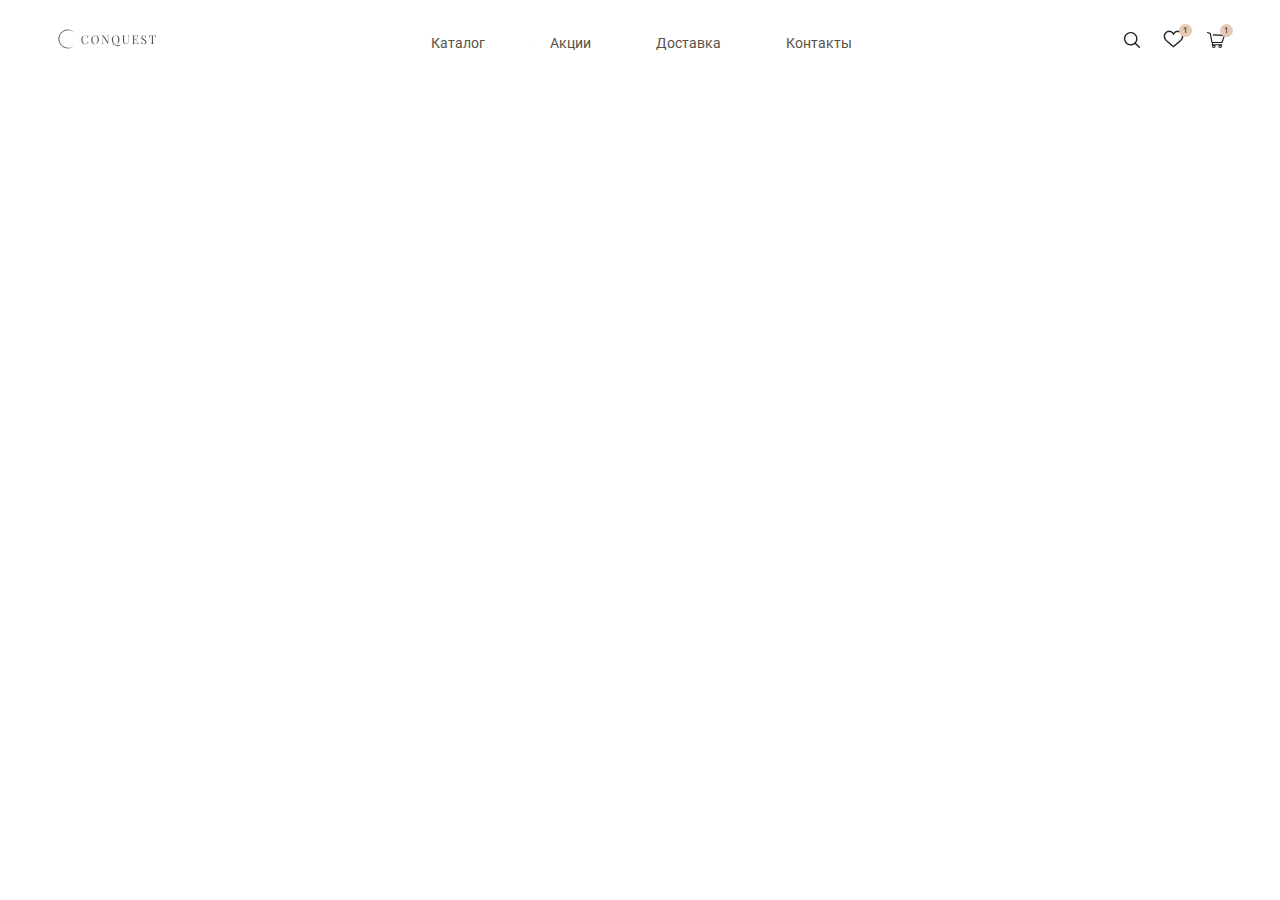
==== index.html @ e7a8b2f1 "feat: add header section" ====
<!DOCTYPE html>
<html lang="ru">
<head>
    <meta charset="UTF-8">
    <meta http-equiv="X-UA-Compatible" content="IE=edge">
    <meta name="viewport" content="width=device-width, initial-scale=1.0">
    <title>Conquest | Швейцарские часы</title>
    <link rel="preconnect" href="https://fonts.googleapis.com">
    <link rel="preconnect" href="https://fonts.gstatic.com" crossorigin>
    <link href="https://fonts.googleapis.com/css2?family=Playfair+Display:wght@400;700&family=Prata&family=Roboto:wght@300;400;500&display=swap" rel="stylesheet">
    <link rel="stylesheet" href="./css/reset.css">
    <link rel="stylesheet" href="./css/style.css">
</head>
<body>
    <header class="header">
        <div class="container">
            <div class="header__inner">
                <a href="#" class="header__logo"><img class="logo" src="./img/logo.svg" alt="logo"></a>
            <nav class="header__menu">
                <ul class="header__menu-list">
                    <li class="header__menu-item"><a href="#" class="header__menu-link">Каталог</a></li>
                    <li class="header__menu-item"><a href="#" class="header__menu-link">Акции</a></li>
                    <li class="header__menu-item"><a href="#" class="header__menu-link">Доставка</a></li>
                    <li class="header__menu-item"><a href="#" class="header__menu-link">Контакты</a></li>
                </ul>
            </nav>
            <div class="header__btn-box">
                <a href="#" class="header__btn-item">
                    <img class="header__btn-item-img" src="./img/search.svg" alt="search">
                </a>
                <a href="#" class="header__btn-item favourites">
                    <img class="header__btn-item-img" src="./img/fav.svg" alt="favourites">
                </a>
                <a href="#" class="header__btn-item cart">
                    <img class="header__btn-item-img" src="./img/cart.svg" alt="cart">
                </a>
            </div>
            </div>
        </div>
    </header>

    <!-- <section class="promo">
        <div class="container">
            <h1 class="visually-hidden">Швейцарские часы в Москве</h1>
            <span class="promo__collection">Весна/Лето 2019</span>
            <h3 class="promo__title title">Коллекция</h3>
            <p class="promo__info">Швейцарские часы в наличии в Москве и с доставкой по всему миру</p>
            <a class="promo__btn" href="#">Смотреть каталог</a>
        </div>
    </section> -->
</body>
</html>
---- css/style.css ----
body {
    font-family: 'Roboto', sans-serif;
    font-weight: 400;
    font-size: 16px;
    line-height: 27px;
}

/* font-family: 'Playfair Display', serif; */
/* font-family: 'Prata', serif; */

.container {
    max-width: 1200px;
    padding: 0 15px;
    margin-left: auto;
    margin-right: auto;
}

/* HEADER */

.header__inner {
    display: flex;
    justify-content: space-between;
    align-items: center;
    min-height: 85px;
}

.header__menu-list {
    display: flex;
    justify-content: space-between;
    gap: 65px;
}

.header__menu-item {
    font-size: 14px;
    line-height: 16px;
}

.header__menu-link {
    color: #555248;
    text-decoration: none;
}

.header__btn-box {
    display: flex;
    justify-content: space-between;
    gap: 23px;
}

.favourites,
.cart {
    position: relative;
}

.favourites::before,
.cart::before {
    position: absolute;
    content: "1";
    font-size: 8px;
    line-height: 13px;
    text-align: center;
    color: #1B1A17;
    width: 13px;
    height: 13px;
    border-radius: 50%;
    background: #E6C8B4;
    top: -5px;
    right: -8px;
}
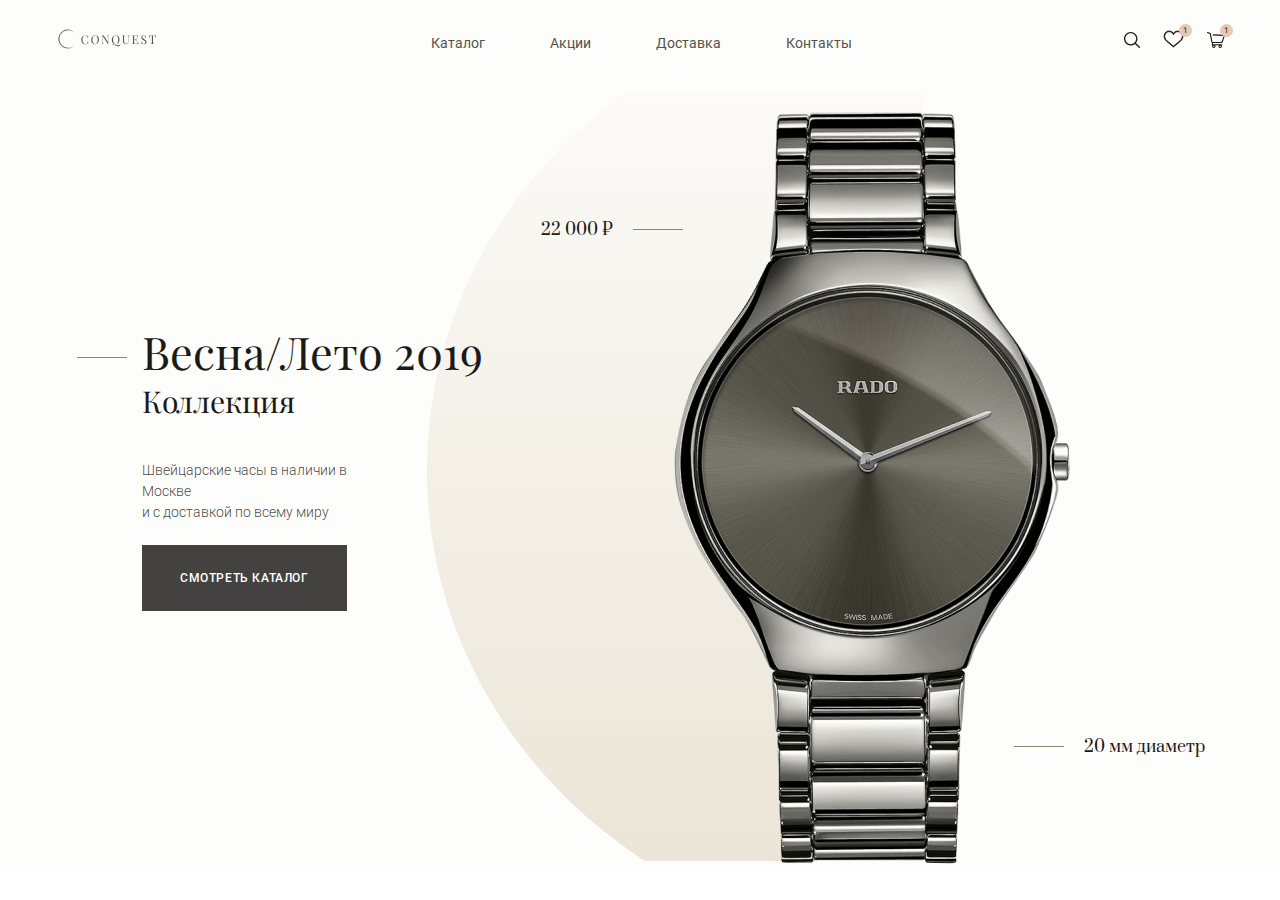
==== commit 77a4ef33: "feat: add promo section" ====
--- a/index.html
+++ b/index.html
@@ -39,14 +39,23 @@
         </div>
     </header>
 
-    <!-- <section class="promo">
+    <section class="promo">
         <div class="container">
-            <h1 class="visually-hidden">Швейцарские часы в Москве</h1>
-            <span class="promo__collection">Весна/Лето 2019</span>
-            <h3 class="promo__title title">Коллекция</h3>
-            <p class="promo__info">Швейцарские часы в наличии в Москве и с доставкой по всему миру</p>
-            <a class="promo__btn" href="#">Смотреть каталог</a>
+            <div class="promo__inner">
+                <div class="promo__info">
+                    <h1 class="visually-hidden">Швейцарские часы в Москве</h1>
+                    <span class="promo__collection">Весна/Лето 2019</span>
+                    <h3 class="promo__title title">Коллекция</h3>
+                    <p class="promo__text">Швейцарские часы в наличии в Москве<br>и с доставкой по всему миру</p>
+                    <a class="promo__btn btn" href="#">Смотреть каталог</a>
+                </div>
+                <div class="promo__item">
+                    <p class="promo__item-price">22 000 ₽</p>
+                    <img class="promo__item-img" src="./img/promo-1.png" alt="Rado">
+                    <p class="promo__item-fact">20 мм диаметр</p>
+                </div>
+            </div>
         </div>
-    </section> -->
+    </section>
 </body>
 </html>--- a/css/style.css
+++ b/css/style.css
@@ -15,7 +15,42 @@
     margin-right: auto;
 }
 
+.visually-hidden {
+    position: absolute;
+    clip: rect(1px, 1px, 1px, 1px);
+    padding: 0;
+    border: 0;
+    height: 1px;
+    width: 1px;
+    overflow: hidden;
+}
+
+.title {
+    font-family: 'Playfair Display';
+    font-style: normal;
+    font-weight: 400;
+    font-size: 30px;
+    line-height: 40px;
+    color: #1B1A17;
+    margin-bottom: 39px;
+}
+
+.btn {
+    padding: 26px 38px;
+    font-weight: 500;
+    font-size: 12px;
+    line-height: 14px;
+    letter-spacing: 0.05em;
+    text-transform: uppercase;
+    color: #FFFFFF;
+    text-decoration: none;
+}
+
 /* HEADER */
+
+.header {
+    background: #FDFDFB;
+}
 
 .header__inner {
     display: flex;
@@ -65,4 +100,116 @@
     background: #E6C8B4;
     top: -5px;
     right: -8px;
-}+}
+
+/* PROMO */
+
+.promo {
+    background: #FDFDFB;
+}
+
+.promo__inner {
+    display: flex;
+    justify-content: space-between;
+}
+
+.promo__info {
+    padding-top: 236px;
+    padding-left: 87px;
+    position: relative;
+    z-index: 1;
+}
+
+.promo__collection {
+    position: relative;
+    font-family: 'Playfair Display';
+    font-style: normal;
+    font-weight: 400;
+    font-size: 45px;
+    line-height: 60px;
+    color: #1B1A17;
+    margin-bottom: 16px;
+}
+
+.promo__collection::before {
+    position: absolute;
+    content: "";
+    width: 50px;
+    height: 1px;
+    background-color: #8B8371;
+    left: -65px;
+    top: 36px;
+}
+
+.promo__text {
+    font-weight: 300;
+    font-size: 14px;
+    line-height: 21px;
+    color: rgba(27, 26, 23, 0.82);
+    margin-bottom: 40px;
+    max-width: 210px;
+}
+
+.promo__btn {
+    background: #444240;
+}
+
+.promo__item {
+    position: relative;
+    font-family: 'Prata';
+    font-style: normal;
+    font-weight: 400;
+    font-size: 16px;
+    line-height: 22px;
+    color: #1B1A17;
+    flex-basis: 664px;
+    text-align: center;
+    z-index: 0;
+    margin-right: 20px;
+}
+
+.promo__item::before {
+    position: absolute;
+    content: url(../img/promo-decor.svg);
+    left: -114px;
+    top: 7px;
+    z-index: -1;
+}
+
+.promo__item-price {
+    position: absolute;
+    top: 134px;
+}
+
+.promo__item-price::after {
+    position: absolute;
+    content: "";
+    width: 50px;
+    height: 1px;
+    background-color: #8B8371;
+    top: calc(50% - 1px);
+    right: -70px;
+}
+
+.promo__item-img {
+    max-height: 780px;
+}
+
+.promo__item-fact {
+    position: absolute;
+    right: 0;
+    bottom: 113px;
+}
+
+.promo__item-fact::before {
+    position: absolute;
+    content: "";
+    width: 50px;
+    height: 1px;
+    background-color: #8B8371;
+    top: calc(50% - 1px);
+    left: -70px;
+}
+
+/* POPULAR */
+
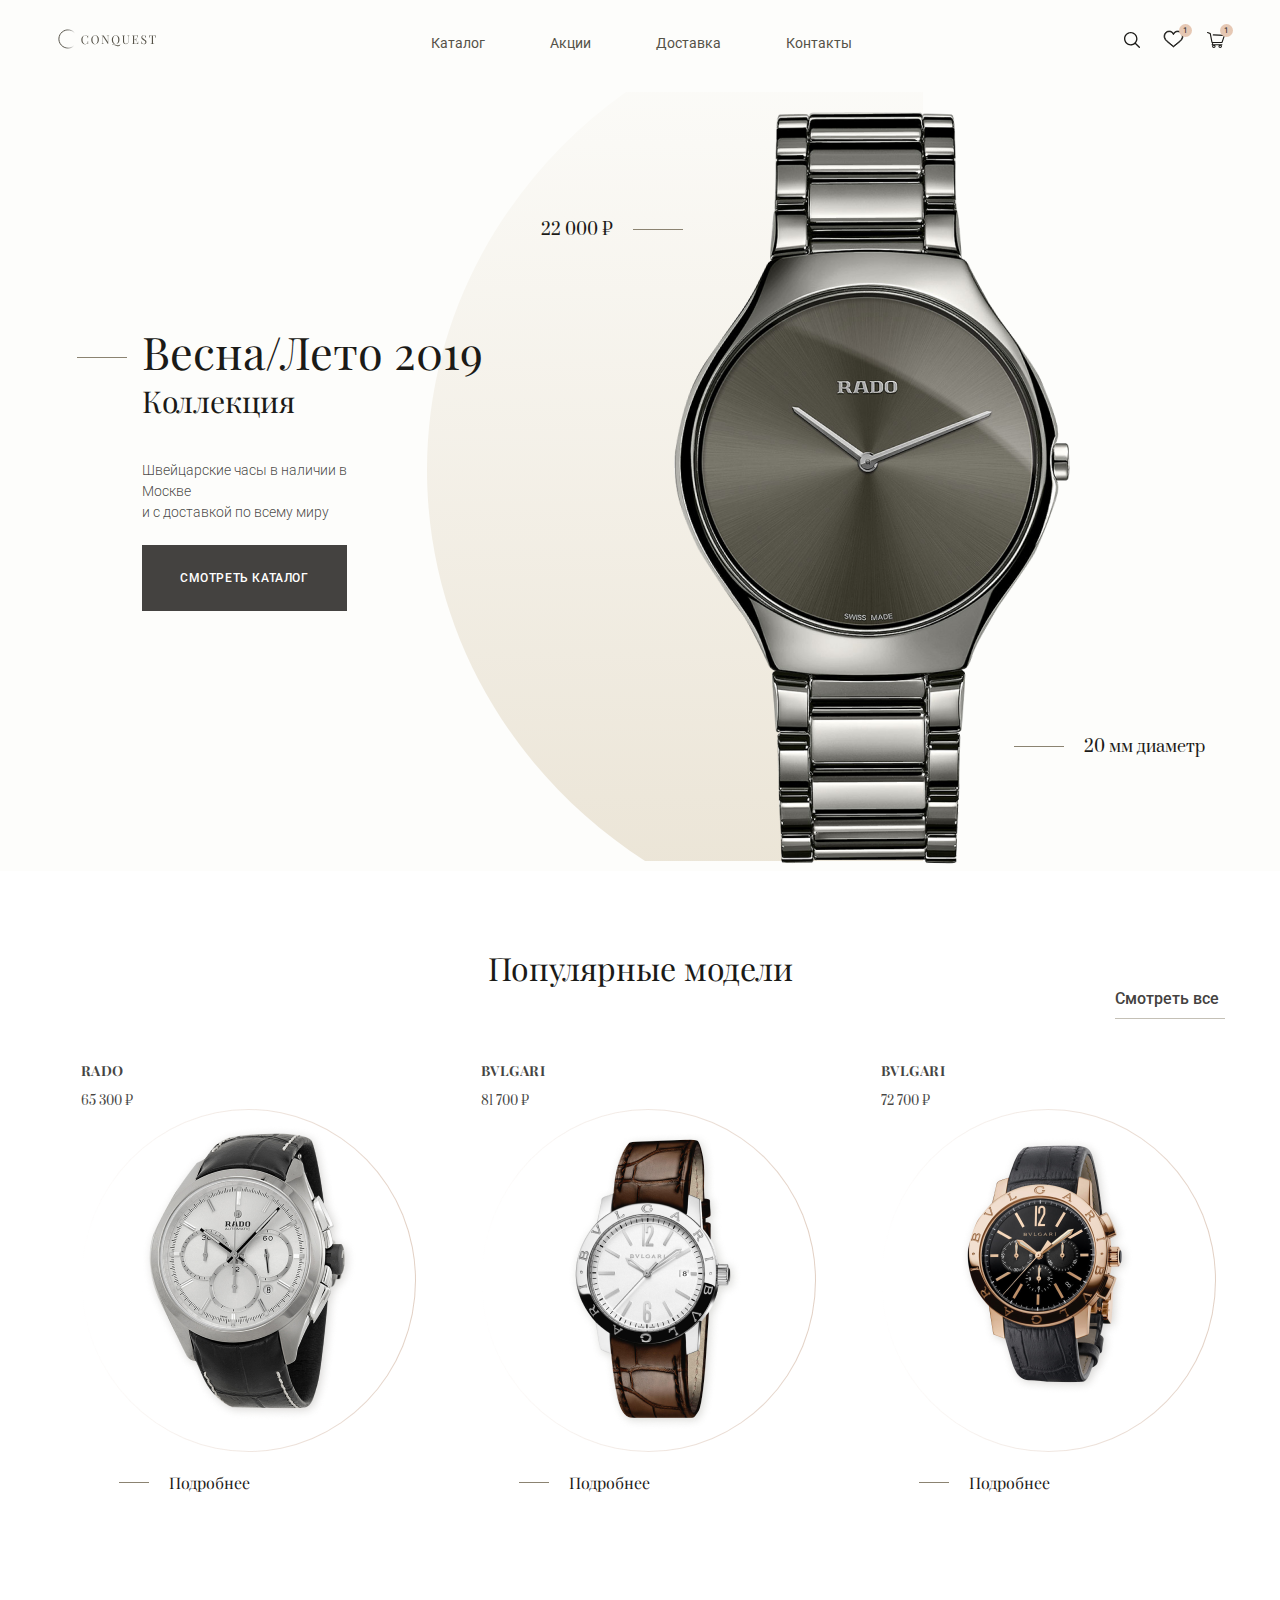
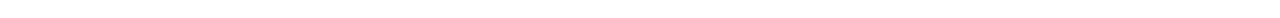
==== commit 6eedce76: "feat: add popular section" ====
--- a/index.html
+++ b/index.html
@@ -57,5 +57,38 @@
             </div>
         </div>
     </section>
+
+    <section class="popular">
+        <div class="container">
+            <h2 class="popular__title title">Популярные модели</h2>
+            <a class="popular__link" href="#">Смотреть все</a>
+            <ul class="popular__list">
+                <li class="popular__item">
+                    <h3 class="popular__item-title">RADO</h3>
+                    <p class="popular__item-price">65 300 ₽</p>
+                    <div class="popular__item-img-box">
+                        <img class="popular__item-img" src="./img/popular1.png" alt="watch">
+                    </div>
+                    <a href="" class="popular__item-link">Подробнее</a>
+                </li>
+                <li class="popular__item">
+                    <h3 class="popular__item-title">BVLGARI</h3>
+                    <p class="popular__item-price">81 700 ₽</p>
+                    <div class="popular__item-img-box">
+                        <img class="popular__item-img" src="./img/popular2.png" alt="watch">
+                    </div>
+                    <a href="" class="popular__item-link">Подробнее</a>
+                </li>
+                <li class="popular__item">
+                    <h3 class="popular__item-title">BVLGARI</h3>
+                    <p class="popular__item-price">72 700 ₽</p>
+                    <div class="popular__item-img-box">
+                        <img class="popular__item-img" src="./img/popular3.png" alt="watch">
+                    </div>
+                    <a href="" class="popular__item-link">Подробнее</a>
+                </li>
+            </ul>
+        </div>
+    </section>
 </body>
 </html>--- a/css/style.css
+++ b/css/style.css
@@ -29,8 +29,8 @@
     font-family: 'Playfair Display';
     font-style: normal;
     font-weight: 400;
-    font-size: 30px;
-    line-height: 40px;
+    font-size: 32px;
+    line-height: 43px;
     color: #1B1A17;
     margin-bottom: 39px;
 }
@@ -141,6 +141,11 @@
     top: 36px;
 }
 
+.promo__title {
+    font-size: 30px;
+    line-height: 40px;
+}
+
 .promo__text {
     font-weight: 300;
     font-size: 14px;
@@ -213,3 +218,88 @@
 
 /* POPULAR */
 
+.popular {
+    margin-top: 75px;
+    margin-bottom: 85px;
+}
+
+.popular__title {
+    text-align: center;
+    margin-bottom: 0;
+}
+
+.popular__link {
+    display: block;
+    max-width: 110px;
+    font-weight: 500;
+    font-size: 16px;
+    line-height: 19px;
+    text-decoration: none;
+    color: #444240;
+    border-bottom: 1px solid #C4C0B6;
+    padding-bottom: 10px;
+    margin-left: auto;
+}
+.popular__list {
+    display: flex;
+    justify-content: center;
+    gap: 30px;
+}
+.popular__item {
+    padding: 40px 26px;
+    max-width: 370px;
+}
+.popular__item-title {
+    font-family: 'Playfair Display';
+    font-style: normal;
+    font-weight: 700;
+    font-size: 14px;
+    line-height: 24px;
+    letter-spacing: 0.03em;
+    color: rgba(27, 26, 23, 0.82);
+    margin-bottom: 10px;
+}
+.popular__item-price {
+    font-family: 'Prata';
+    font-style: normal;
+    font-weight: 400;
+    font-size: 12px;
+    line-height: 16px;
+    color: rgba(27, 26, 23, 0.82);
+}
+.popular__item-img-box {
+    background: 
+      linear-gradient(#fff 0 0) padding-box, /*this is your grey background*/
+      linear-gradient(to right, transparent, #E2D0C4) border-box;
+    border: 1px solid transparent;
+    border-radius: 50%;
+    display: inline-block;
+    margin-bottom: 20px;
+  }
+
+.popular__item-link {
+    display: block;
+    font-family: 'Playfair Display';
+    font-style: normal;
+    font-weight: 400;
+    font-size: 16px;
+    line-height: 21px;
+    color: #1B1A17;
+    padding-left: 88px;
+    text-decoration: none;
+    position: relative;
+}
+
+.popular__item-link::before {
+    position: absolute;
+    content: "";
+    width: 30px;
+    height: 1px;
+    background-color: #8B8371;
+    top: calc(50% - 1px);
+    left: 38px;
+    cursor: default;
+}
+
+/* FEATURES */
+
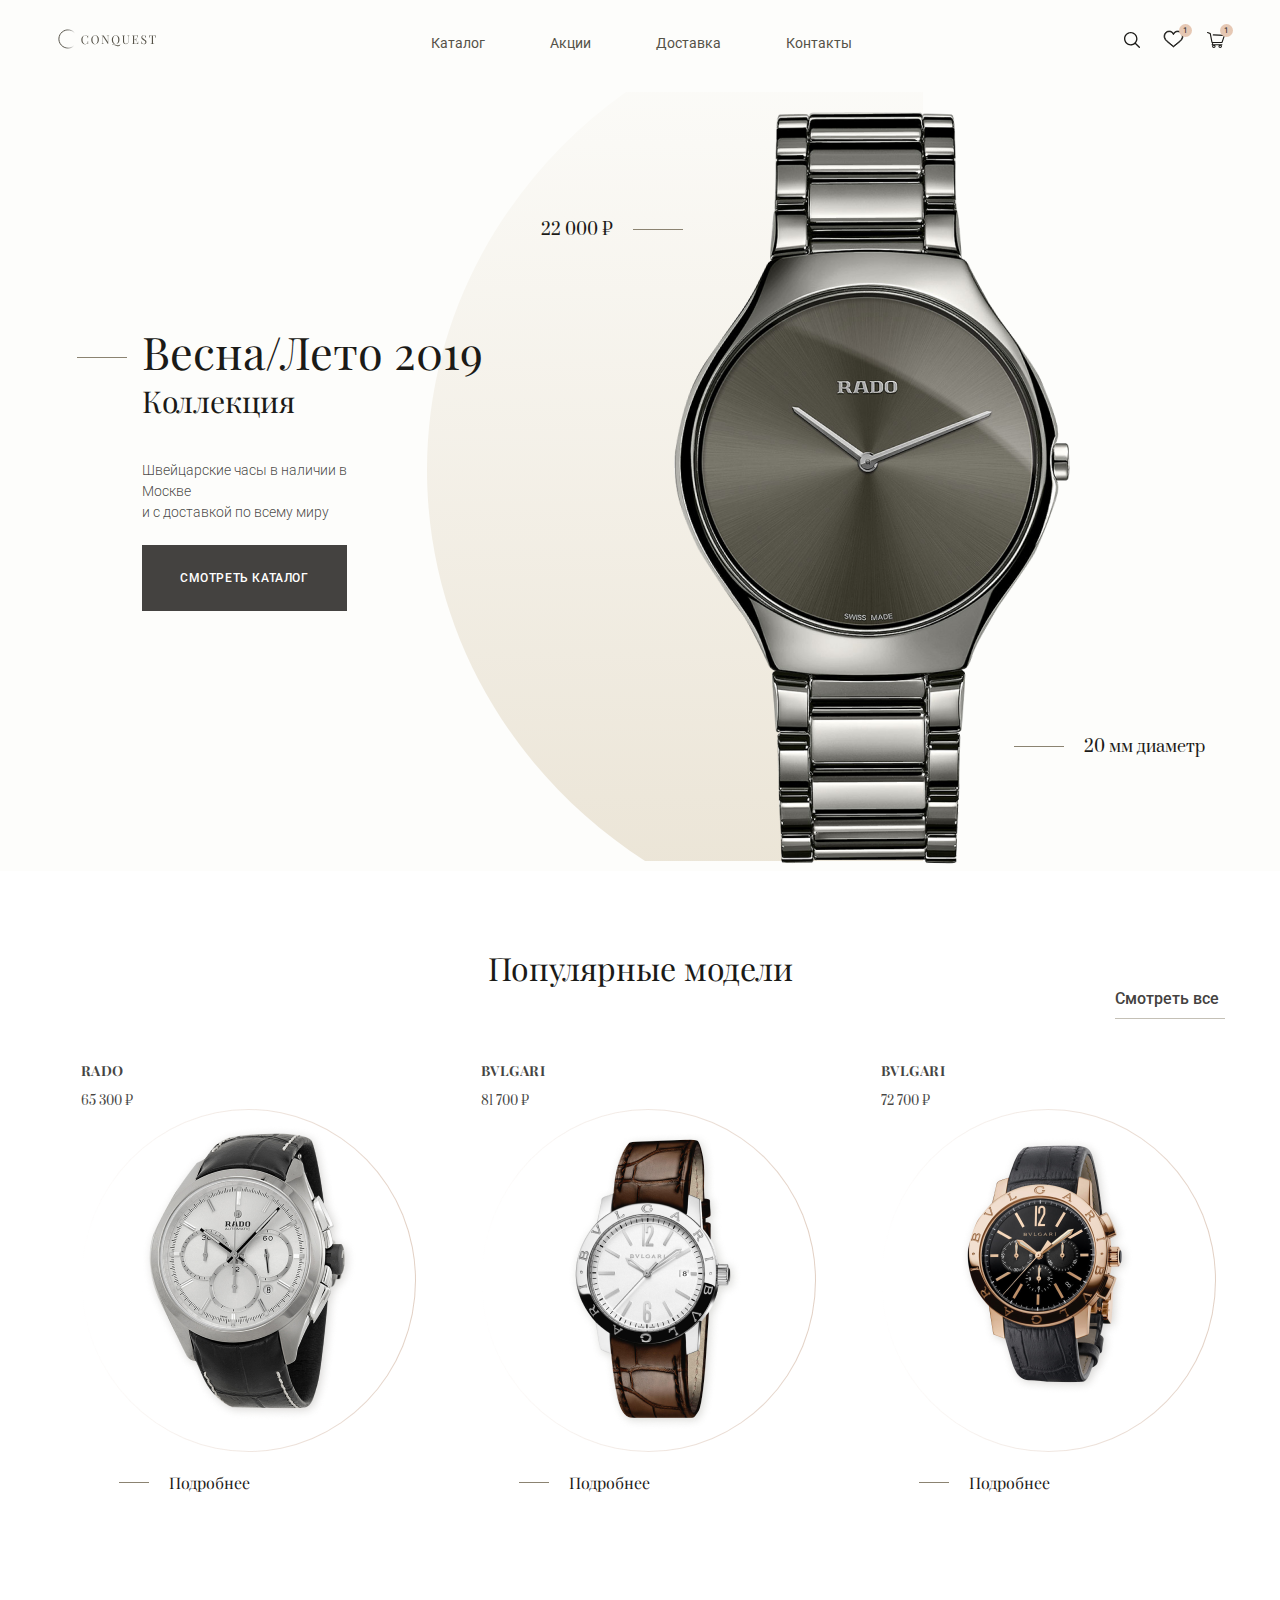
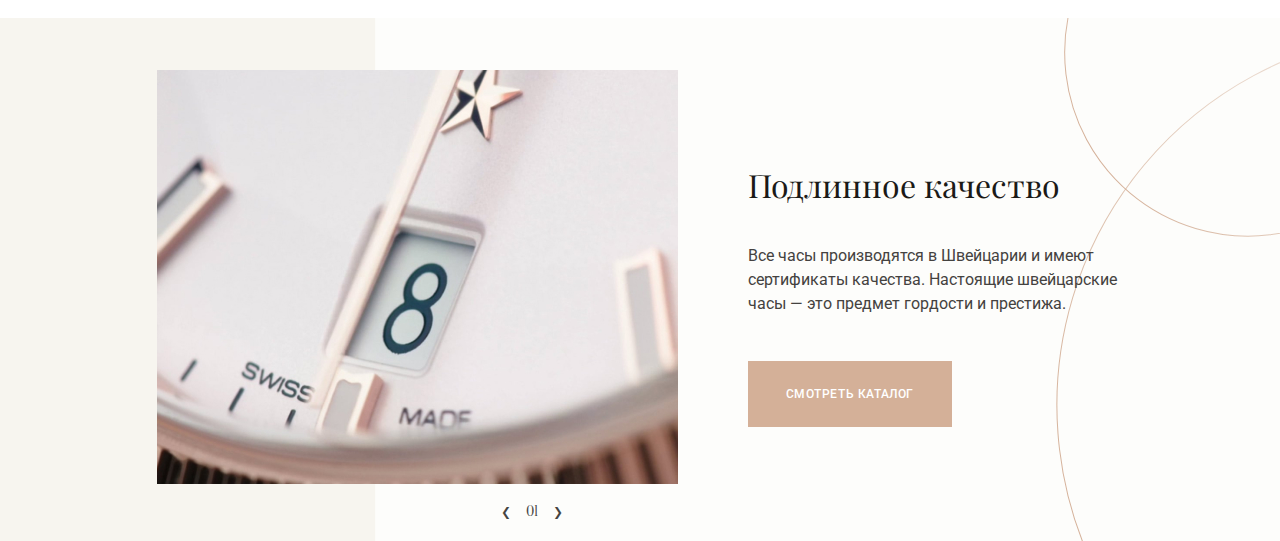
==== commit f86bfb1e: "feat: finish features section" ====
--- a/index.html
+++ b/index.html
@@ -90,5 +90,22 @@
             </ul>
         </div>
     </section>
+
+    <section class="features">
+        <div class="container">
+            <div class="features__inner">
+                <h2 class="visually-hidden">За что выбирают Conquest</h2>
+                <div class="features__gallery">
+                    <img class="features__gallery-img" src="./img/features01.jpg" alt="swiss made">
+                    <span class="features__gallery-controls">01</span>
+                </div>
+                <div class="features__info">
+                    <h3 class="features__info-title title">Подлинное качество</h3>
+                    <p class="features__info-text">Все часы производятся в Швейцарии и имеют сертификаты качества. Настоящие швейцарские часы — это предмет гордости и престижа.</p>
+                    <a class="features__info-btn btn" href="#">СМОТРЕТЬ КАТАЛОГ</a>
+                </div>
+            </div>
+        </div>
+    </section>
 </body>
 </html>--- a/css/style.css
+++ b/css/style.css
@@ -303,3 +303,65 @@
 
 /* FEATURES */
 
+.features {
+    background: url(../img/feat-decor.svg) top right;
+    background-size: cover;
+}
+
+.features__inner {
+    display: flex;
+    justify-content: center;
+    align-items: center;
+    padding-top: 52px;
+    padding-bottom: 21px;
+}
+
+.features__gallery {
+    display: flex;
+    flex-direction: column;
+}
+
+.features__gallery-controls {
+    margin-top: 20px;
+    margin-right: 110px;
+    align-self: flex-end;
+    font-family: 'Prata';
+    font-style: normal;
+    font-weight: 400;
+    font-size: 12px;
+    line-height: 16px;
+    color: rgba(27, 26, 23, 0.82);
+    position: relative;
+}
+
+.features__gallery-controls::before {
+    cursor: pointer;
+    content: "\276E";
+    padding-right: 15px;
+    padding-left: 5px;
+}
+
+.features__gallery-controls::after {
+    cursor: pointer;
+    content: "\276F";
+    padding-left: 15px;
+    padding-right: 5px;
+}
+
+.features__info {
+    padding-left: 70px;
+}
+.features__info-title {
+    margin-bottom: 38px;
+}
+
+.features__info-text {
+    line-height: 24px;
+    color: #444240;
+    margin-bottom: 45px;
+    max-width: 376px;
+}
+.features__info-btn {
+    display: inline-block;
+    background: #D4B098;
+}
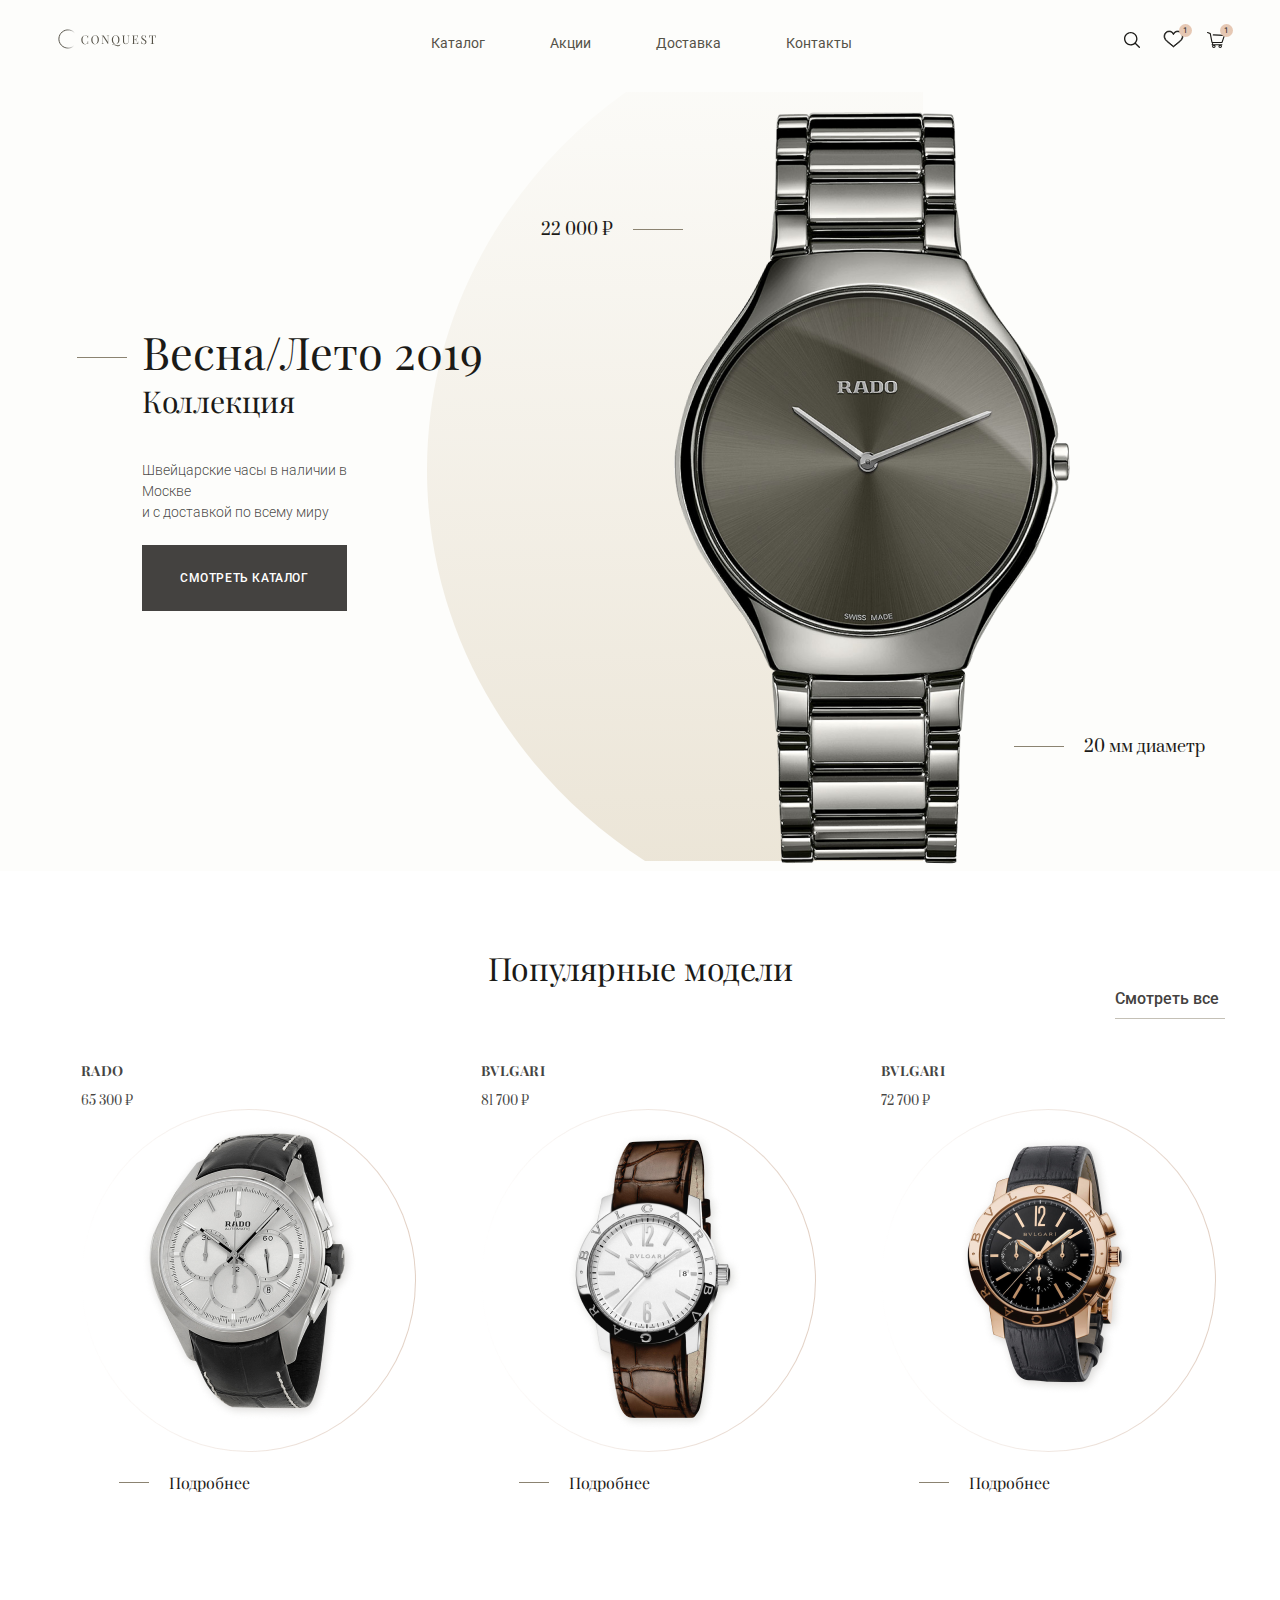
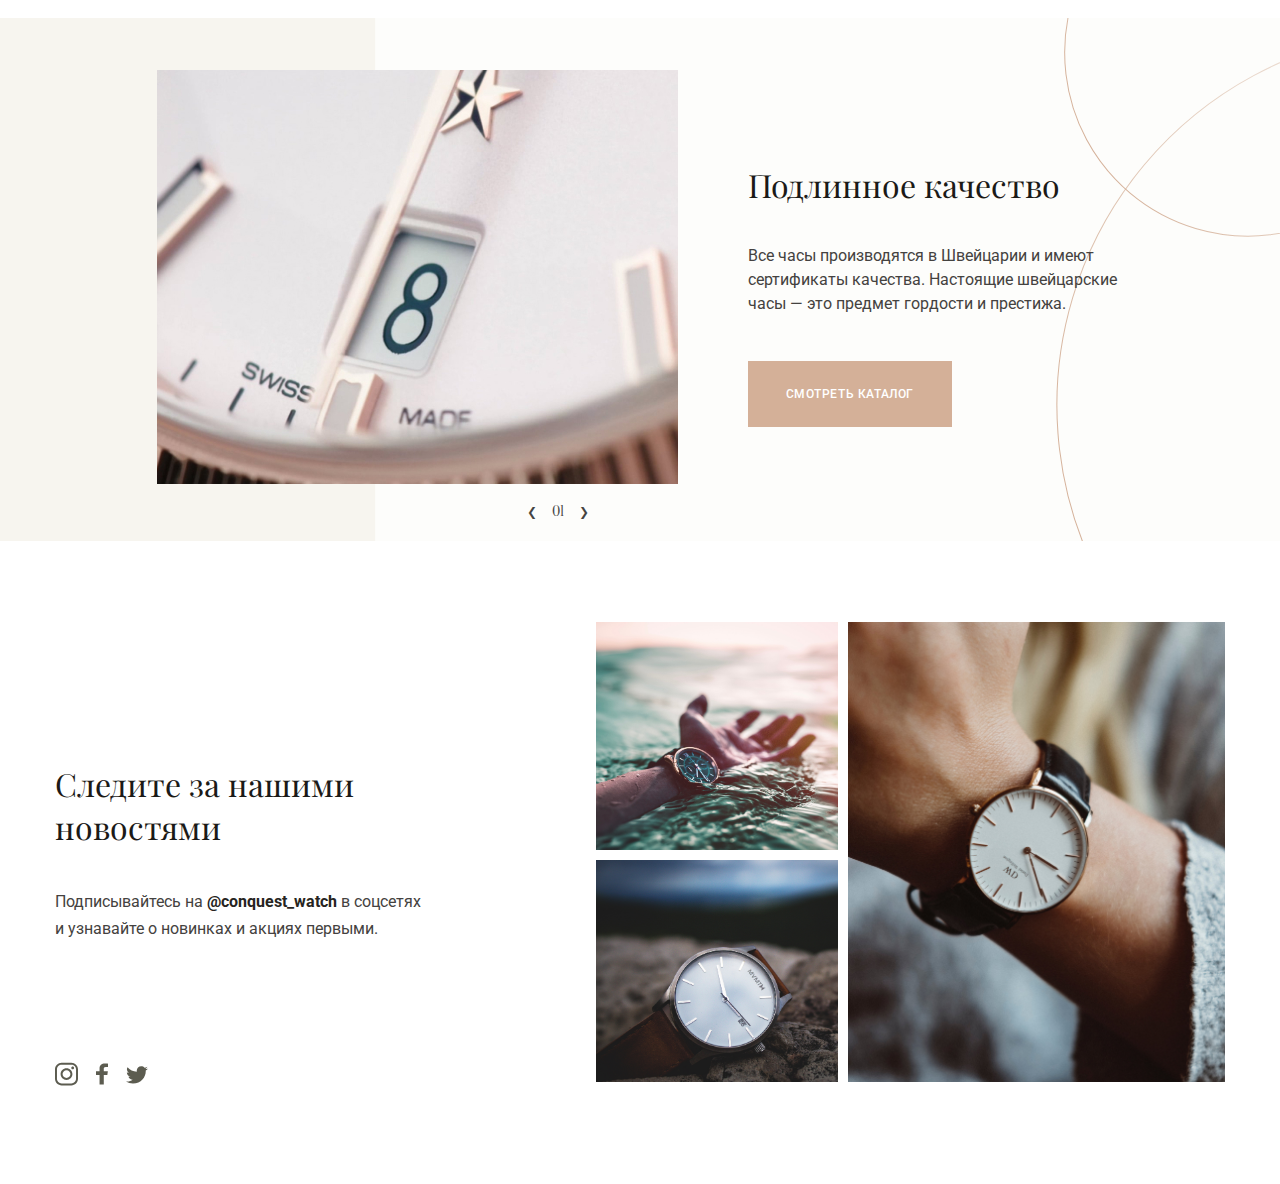
==== commit f983f4b9: "feat: finish news block" ====
--- a/index.html
+++ b/index.html
@@ -107,5 +107,32 @@
             </div>
         </div>
     </section>
+
+    <section class="news">
+        <div class="container">
+            <div class="news__inner">
+                <div class="news__info">
+                    <h2 class="news__info-title title">Следите за нашими новостями</h2>
+                    <p class="news__info-text">Подписывайтесь на <strong>@conquest_watch</strong> в соцсетях и узнавайте о новинках и акциях первыми.</p>
+                    <div class="news__info-social-box">
+                        <a class="news__info-social-link" href="#">
+                            <img class="news__info-social-img" src="./img/inst.svg" alt="instagram">
+                        </a>
+                        <a class="news__info-social-link" href="#">
+                            <img class="news__info-social-img" src="./img/fb.svg" alt="facebook">
+                        </a>
+                        <a class="news__info-social-link" href="#">
+                            <img class="news__info-social-img" src="./img/twit.svg" alt="twitter">
+                        </a>
+                    </div>
+                </div>
+                <div class="news__gallery">
+                    <img class="news__gallery-img" src="./img/news1-1.jpg" alt="news">
+                    <img class="news__gallery-img" src="./img/news2-1.jpg" alt="news">
+                    <img class="news__gallery-img" src="./img/news3-1.jpg" alt="news">
+                </div>
+            </div>
+        </div>
+    </section>
 </body>
 </html>--- a/css/style.css
+++ b/css/style.css
@@ -306,6 +306,7 @@
 .features {
     background: url(../img/feat-decor.svg) top right;
     background-size: cover;
+    margin-bottom: 81px;
 }
 
 .features__inner {
@@ -323,7 +324,7 @@
 
 .features__gallery-controls {
     margin-top: 20px;
-    margin-right: 110px;
+    margin-right: 84px;
     align-self: flex-end;
     font-family: 'Prata';
     font-style: normal;
@@ -351,6 +352,7 @@
 .features__info {
     padding-left: 70px;
 }
+
 .features__info-title {
     margin-bottom: 38px;
 }
@@ -361,7 +363,73 @@
     margin-bottom: 45px;
     max-width: 376px;
 }
+
 .features__info-btn {
     display: inline-block;
     background: #D4B098;
 }
+
+/* NEWS */
+.news {
+    margin-bottom: 90px;
+}
+
+.news__inner {
+    display: flex;
+    justify-content: space-between;
+}
+
+.news__info {
+    margin-top: 140px;
+    margin-right: auto;
+    max-width: 471px;
+}
+
+.news__info-title {
+    margin-bottom: 40px;
+}
+
+.news__info-text {
+    margin-bottom: 120px;
+    color: #444240;
+    max-width: 376px;
+}
+
+.news__info-text strong {
+    font-weight: 700;
+    color: #262421;
+}
+
+.news__info-social-box {
+    display: flex;
+    align-items: center;
+    gap: 18px;
+}
+
+.news__gallery {
+    height: 460px;
+    width: 629px;
+    display: flex;
+    flex-wrap: wrap;
+    flex-direction: column;
+    gap: 10px;
+}
+
+.news__gallery-img:nth-child(1) {
+    max-width: 242px;
+    max-height: 228px;
+    object-fit: cover;
+}
+
+.news__gallery-img:nth-child(2) {
+    max-width: 242px;
+    max-height: 222px;
+    object-fit: cover;
+}
+
+.news__gallery-img:nth-child(3) {
+    flex-grow: 1;
+    max-width: 377px;
+    max-height: 460px;
+    object-fit: cover;
+}
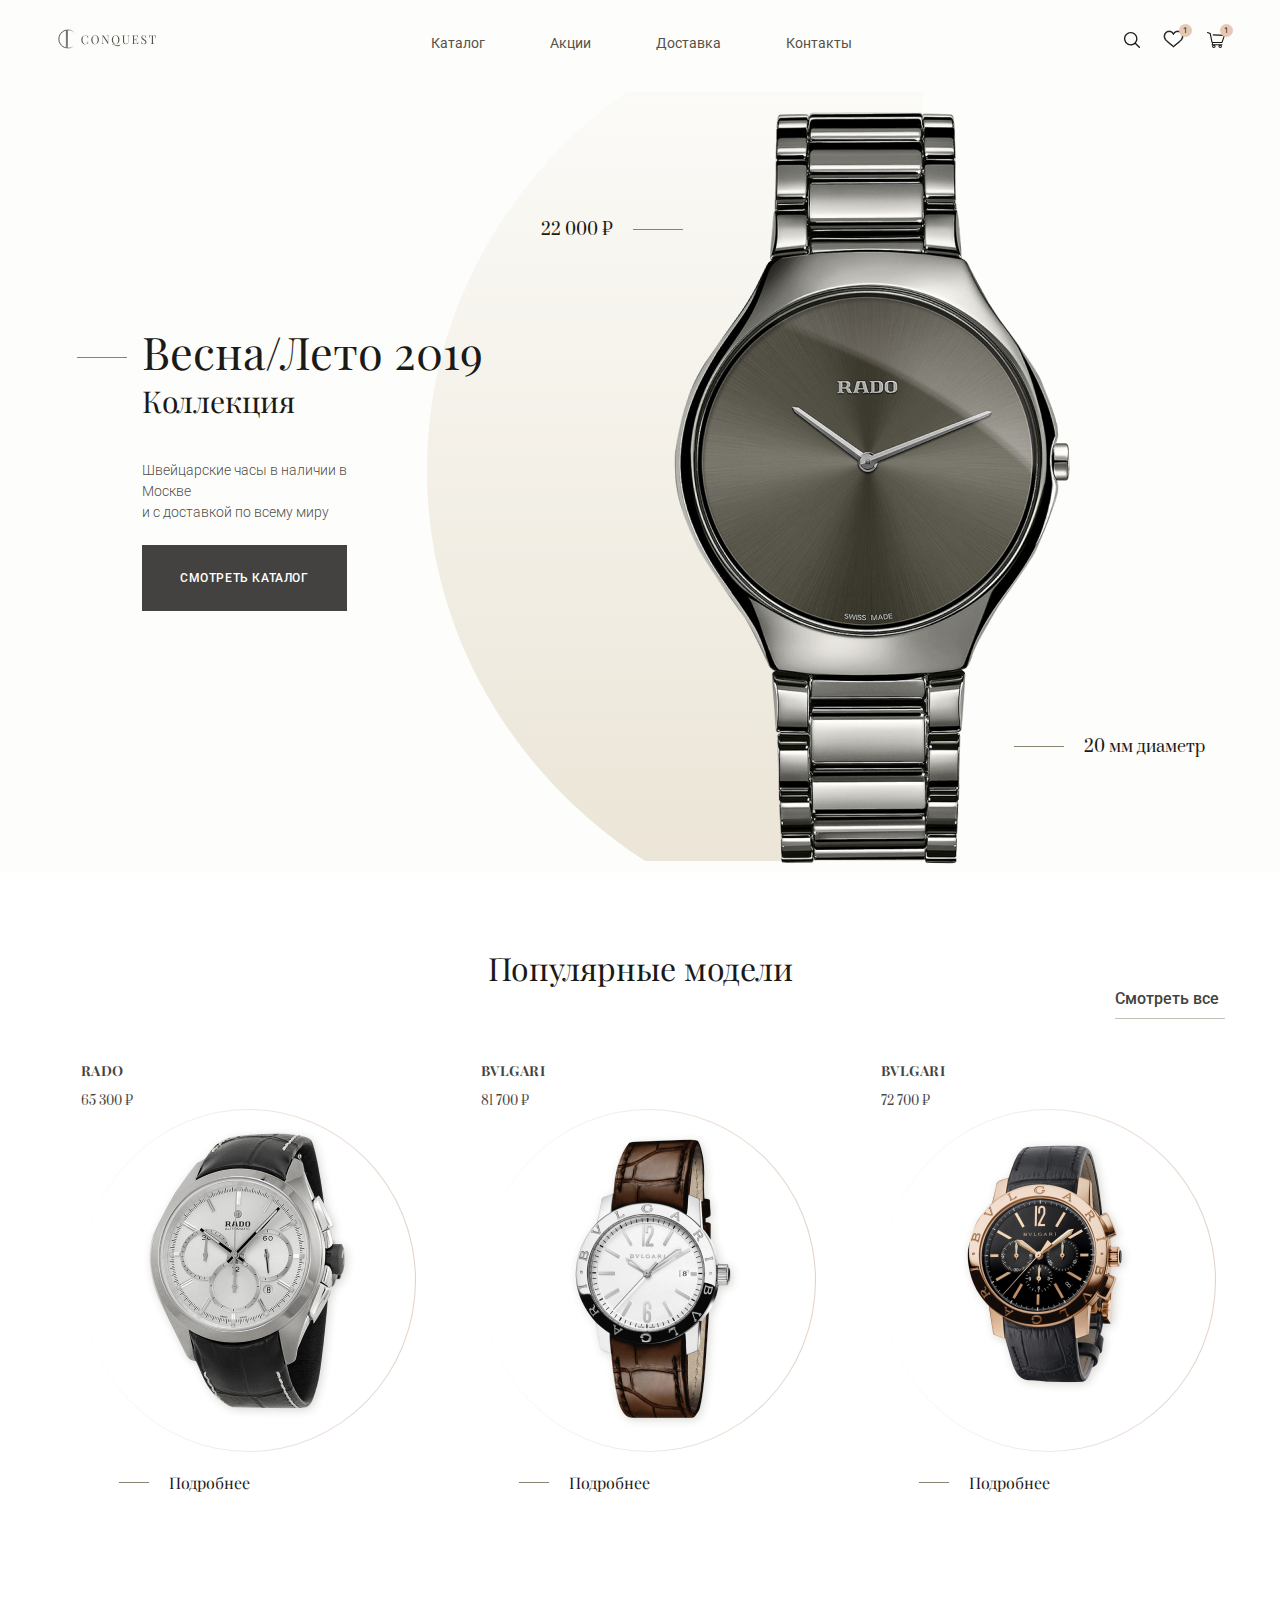
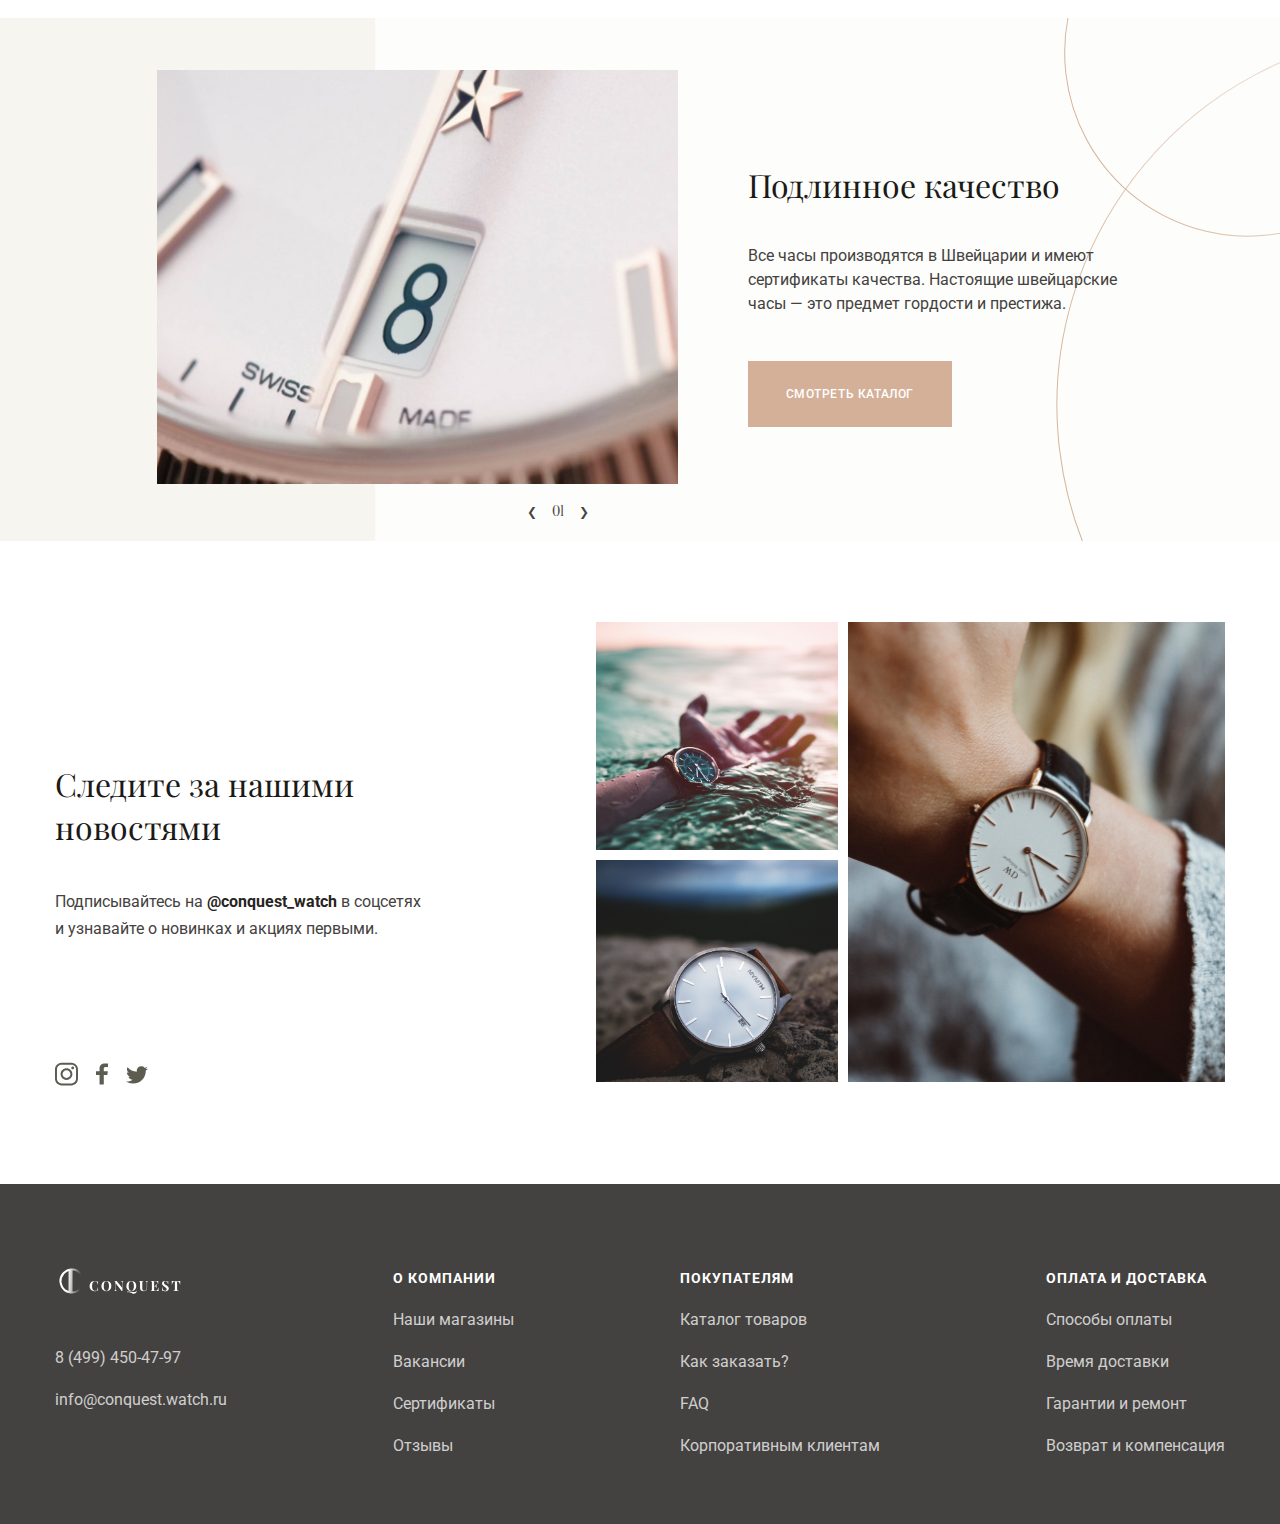
==== commit 160ea3f9: "feat: add footer section" ====
--- a/index.html
+++ b/index.html
@@ -134,5 +134,70 @@
             </div>
         </div>
     </section>
+
+    <footer class="footer">
+        <div class="container">
+            <div class="footer__inner">
+                <div class="footer__main-info">
+                    <a class="footer__main-info-link" href="#">
+                        <img class="footer__main-info-img" src="./img/footer-logo.svg" alt="logotype">
+                    </a>
+                    <a class="footer__main-info-link" href="tel:+74994504797">8 (499) 450-47-97</a>
+                    <a class="footer__main-info-link" href="mailto:info@conquest.watch.ru">info@conquest.watch.ru</a>
+                </div>
+                <ul class="footer__list">
+                    <li class="footer__item">
+                        <span class="footer__title">о компании</span>
+                    </li>
+                    <li class="footer__item">
+                        <a class="footer__link" href="#">Наши магазины</a>
+                    </li>
+                    <li class="footer__item">
+                        <a class="footer__link" href="#">Вакансии</a>
+                    </li>
+                    <li class="footer__item">
+                        <a class="footer__link" href="#">Сертификаты</a>
+                    </li>
+                    <li class="footer__item">
+                        <a class="footer__link" href="#">Отзывы</a>
+                    </li>
+                </ul>
+                <ul class="footer__list">
+                    <li class="footer__item">
+                        <span class="footer__title">покупателям</span>
+                    </li>
+                    <li class="footer__item">
+                        <a class="footer__link" href="#">Каталог товаров</a>
+                    </li>
+                    <li class="footer__item">
+                        <a class="footer__link" href="#">Как заказать?</a>
+                    </li>
+                    <li class="footer__item">
+                        <a class="footer__link" href="#">FAQ</a>
+                    </li>
+                    <li class="footer__item">
+                        <a class="footer__link" href="#">Корпоративным клиентам</a>
+                    </li>
+                </ul>
+                <ul class="footer__list">
+                    <li class="footer__item">
+                        <span class="footer__title">оплата и доставка</span>
+                    </li>
+                    <li class="footer__item">
+                        <a class="footer__link" href="#">Способы оплаты</a>
+                    </li>
+                    <li class="footer__item">
+                        <a class="footer__link" href="#">Время доставки</a>
+                    </li>
+                    <li class="footer__item">
+                        <a class="footer__link" href="#">Гарантии и ремонт</a>
+                    </li>
+                    <li class="footer__item">
+                        <a class="footer__link" href="#">Возврат и компенсация</a>
+                    </li>
+                </ul>
+            </div>
+        </div>
+    </footer>
 </body>
 </html>--- a/css/style.css
+++ b/css/style.css
@@ -433,3 +433,48 @@
     max-height: 460px;
     object-fit: cover;
 }
+
+/* FOOTER */
+
+.footer {
+    background: #444240;
+    padding-top: 80px;
+    padding-bottom: 50px;
+}
+
+.footer__inner {
+    display: flex;
+    justify-content: space-between;
+    flex-wrap: wrap;
+    gap: 15px;
+}
+
+.footer__main-info-link {
+    display: block;
+    margin-bottom: 15px;
+    text-decoration: none;
+    color: rgba(255, 255, 255, 0.75);
+}
+
+.footer__main-info-img {
+    margin-bottom: 22px;
+}
+
+.footer__item {
+    margin-bottom: 15px;
+}
+
+.footer__title {
+    font-weight: 700;
+    font-size: 14px;
+    line-height: 16px;
+    letter-spacing: 0.07em;
+    text-transform: uppercase;
+    color: #FFFFFF;
+    margin-bottom: 33px;
+}
+
+.footer__link {
+    text-decoration: none;
+    color: rgba(255, 255, 255, 0.75);
+}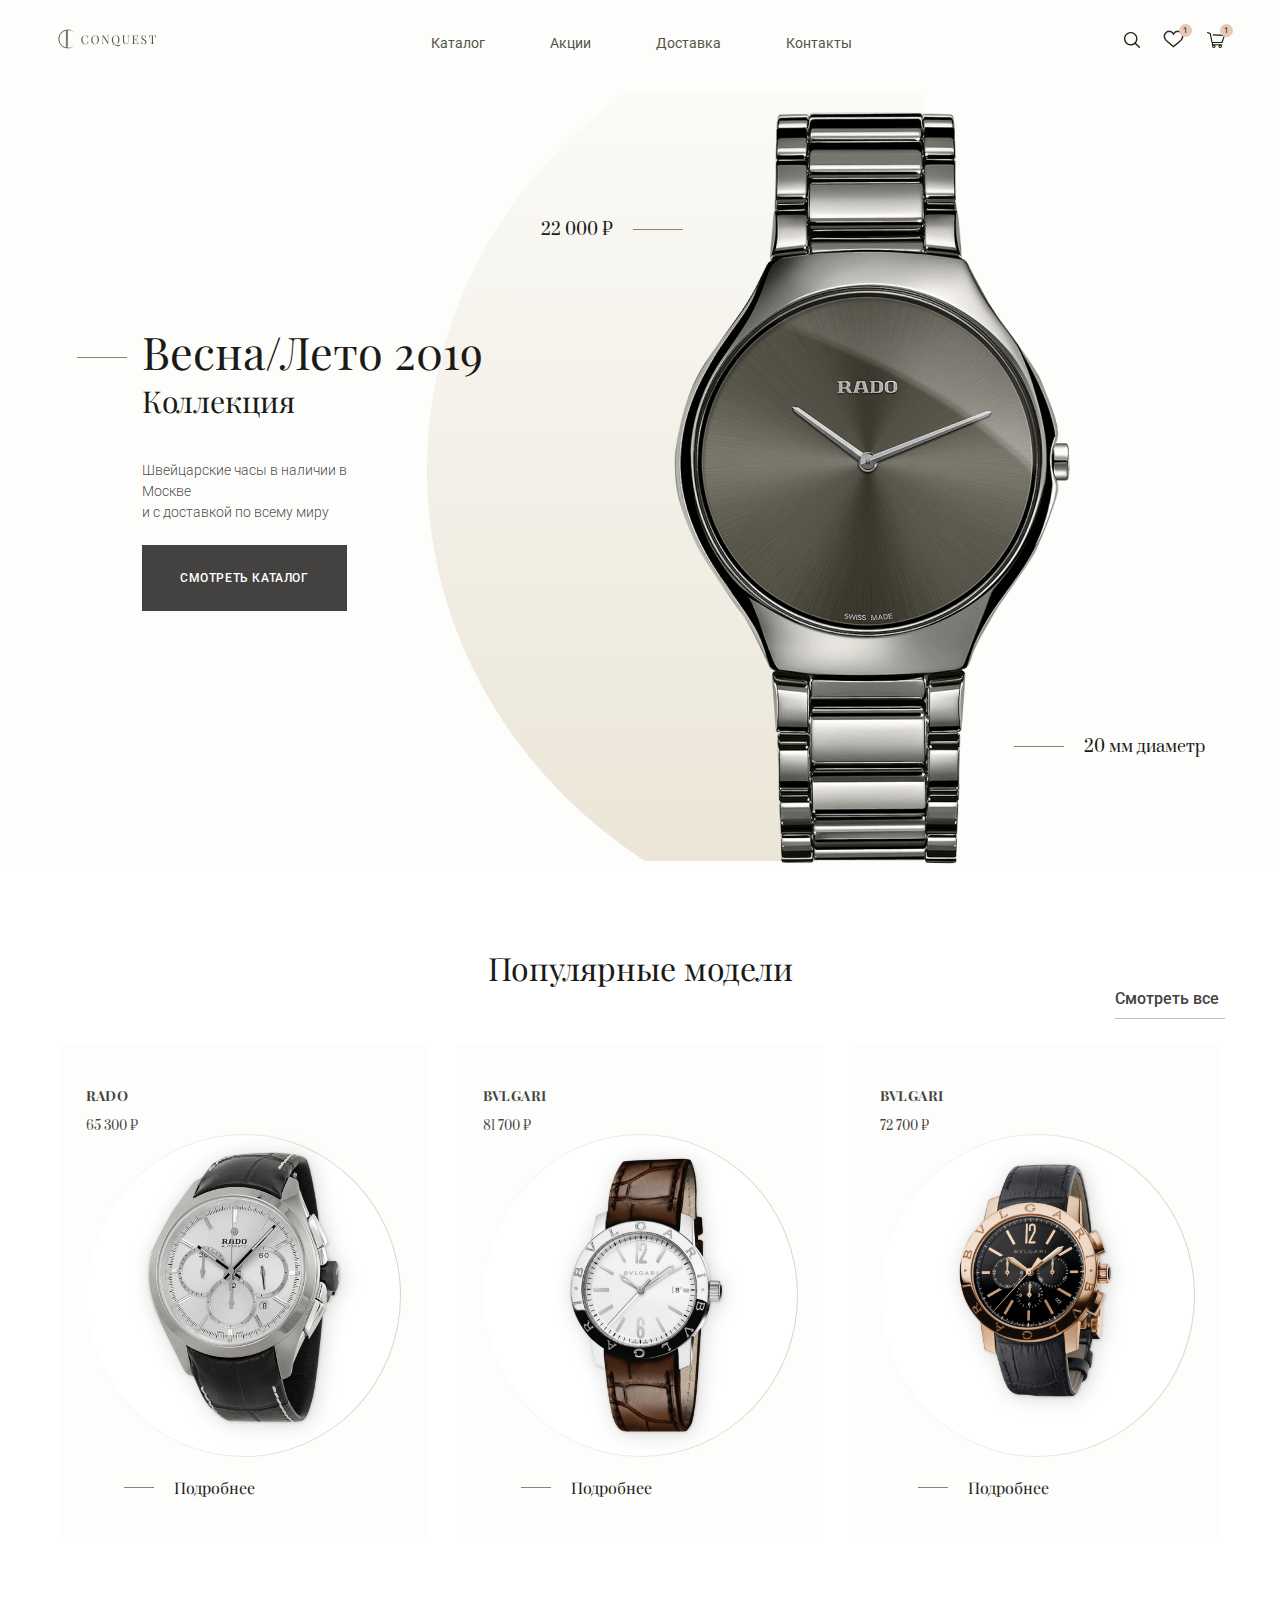
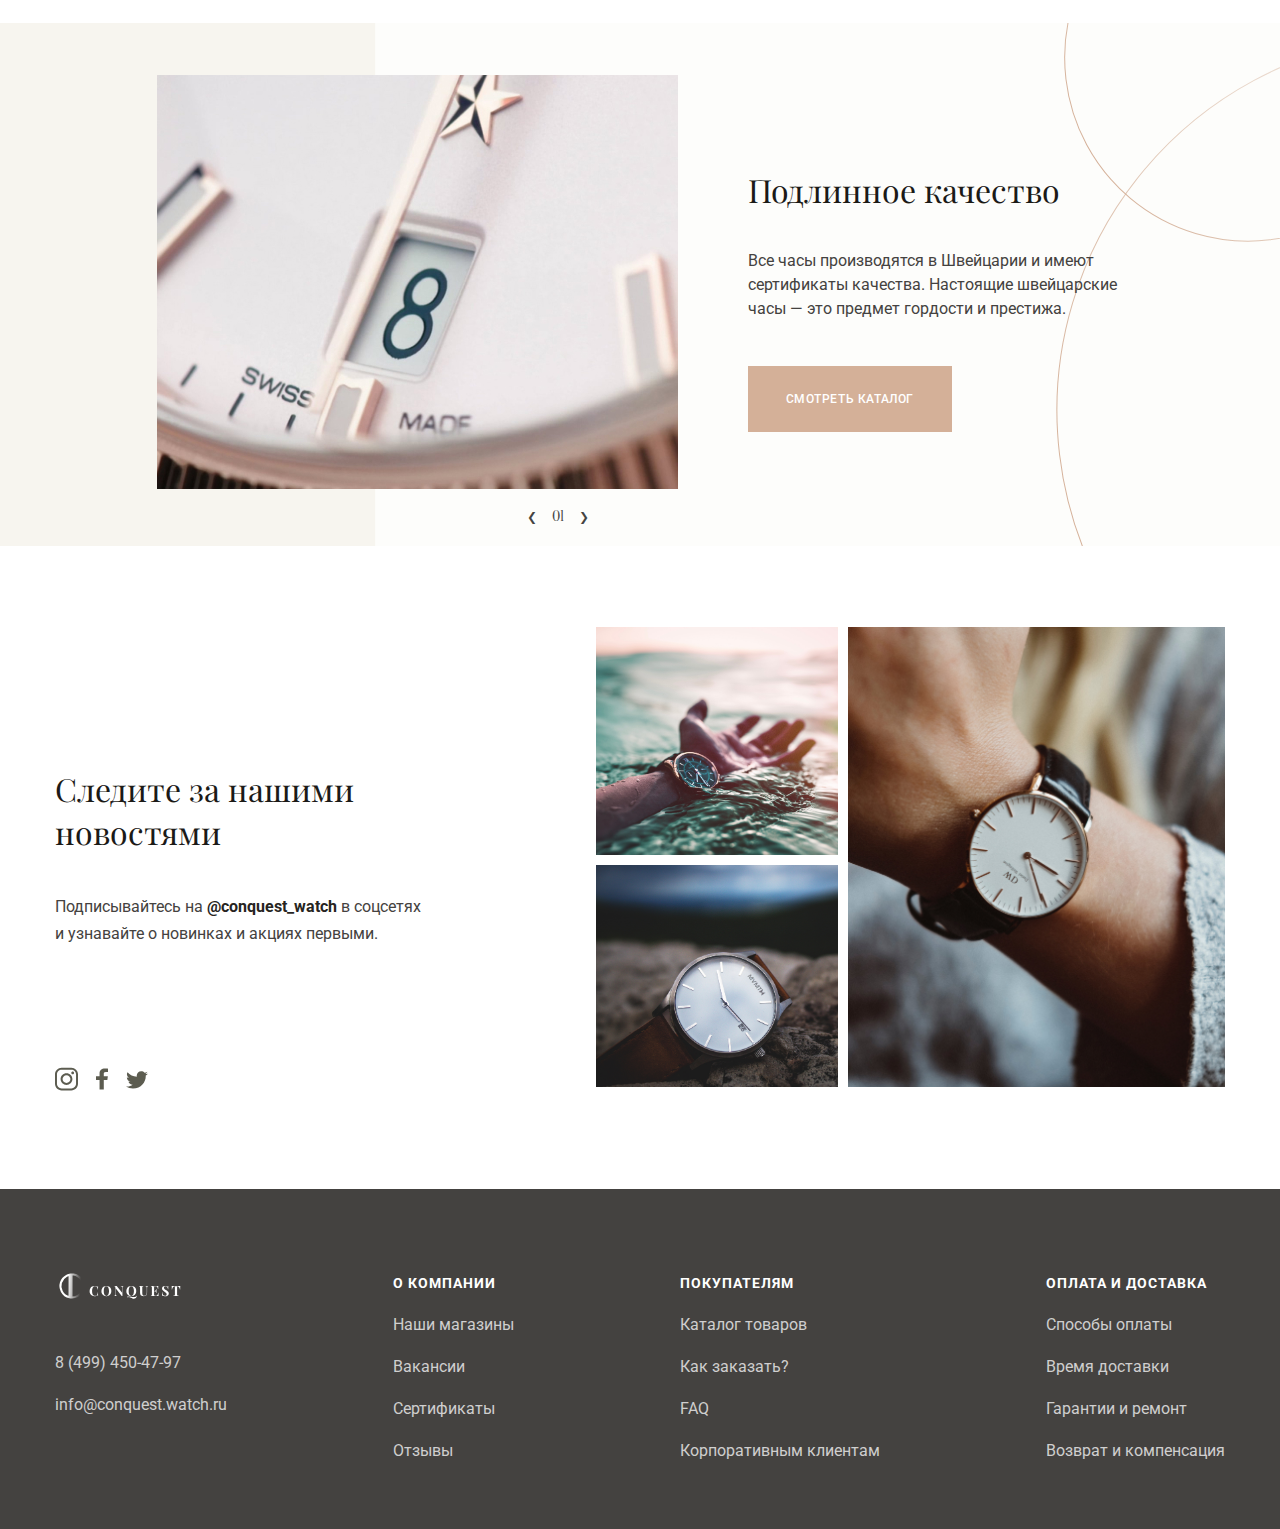
==== commit 1d6fa331: "feat: add favicon" ====
--- a/index.html
+++ b/index.html
@@ -5,6 +5,23 @@
     <meta http-equiv="X-UA-Compatible" content="IE=edge">
     <meta name="viewport" content="width=device-width, initial-scale=1.0">
     <title>Conquest | Швейцарские часы</title>
+    <link rel="apple-touch-icon" sizes="57x57" href="./apple-icon-57x57.png">
+    <link rel="apple-touch-icon" sizes="60x60" href="./apple-icon-60x60.png">
+    <link rel="apple-touch-icon" sizes="72x72" href="./apple-icon-72x72.png">
+    <link rel="apple-touch-icon" sizes="76x76" href="./apple-icon-76x76.png">
+    <link rel="apple-touch-icon" sizes="114x114" href="./apple-icon-114x114.png">
+    <link rel="apple-touch-icon" sizes="120x120" href="./apple-icon-120x120.png">
+    <link rel="apple-touch-icon" sizes="144x144" href="./apple-icon-144x144.png">
+    <link rel="apple-touch-icon" sizes="152x152" href="./apple-icon-152x152.png">
+    <link rel="apple-touch-icon" sizes="180x180" href="./apple-icon-180x180.png">
+    <link rel="icon" type="image/png" sizes="192x192"  href="./android-icon-192x192.png">
+    <link rel="icon" type="image/png" sizes="32x32" href="./favicon-32x32.png">
+    <link rel="icon" type="image/png" sizes="96x96" href="./favicon-96x96.png">
+    <link rel="icon" type="image/png" sizes="16x16" href="./favicon-16x16.png">
+    <link rel="manifest" href="./manifest.json">
+    <meta name="msapplication-TileColor" content="#ffffff">
+    <meta name="msapplication-TileImage" content="./ms-icon-144x144.png">
+    <meta name="theme-color" content="#ffffff">
     <link rel="preconnect" href="https://fonts.googleapis.com">
     <link rel="preconnect" href="https://fonts.gstatic.com" crossorigin>
     <link href="https://fonts.googleapis.com/css2?family=Playfair+Display:wght@400;700&family=Prata&family=Roboto:wght@300;400;500&display=swap" rel="stylesheet">
--- a/css/style.css
+++ b/css/style.css
@@ -26,7 +26,7 @@
 }
 
 .title {
-    font-family: 'Playfair Display';
+    font-family: 'Playfair Display', serif;
     font-style: normal;
     font-weight: 400;
     font-size: 32px;
@@ -122,7 +122,7 @@
 
 .promo__collection {
     position: relative;
-    font-family: 'Playfair Display';
+    font-family: 'Playfair Display', serif;
     font-style: normal;
     font-weight: 400;
     font-size: 45px;
@@ -161,7 +161,7 @@
 
 .promo__item {
     position: relative;
-    font-family: 'Prata';
+    font-family: 'Prata', serif;
     font-style: normal;
     font-weight: 400;
     font-size: 16px;
@@ -244,13 +244,15 @@
     display: flex;
     justify-content: center;
     gap: 30px;
+    margin-top: 25px;
 }
 .popular__item {
     padding: 40px 26px;
     max-width: 370px;
+    background-color: #FDFDFB;
 }
 .popular__item-title {
-    font-family: 'Playfair Display';
+    font-family: 'Playfair Display', serif;
     font-style: normal;
     font-weight: 700;
     font-size: 14px;
@@ -260,7 +262,7 @@
     margin-bottom: 10px;
 }
 .popular__item-price {
-    font-family: 'Prata';
+    font-family: 'Prata', serif;
     font-style: normal;
     font-weight: 400;
     font-size: 12px;
@@ -275,11 +277,17 @@
     border-radius: 50%;
     display: inline-block;
     margin-bottom: 20px;
-  }
+}
+
+.popular__item-img {
+    max-width: 313px;
+    filter: drop-shadow(2px 2px 10px rgba(85, 82, 72, 0.23));
+    object-fit: contain;
+}
 
 .popular__item-link {
     display: block;
-    font-family: 'Playfair Display';
+    font-family: 'Playfair Display', serif;
     font-style: normal;
     font-weight: 400;
     font-size: 16px;
@@ -326,7 +334,7 @@
     margin-top: 20px;
     margin-right: 84px;
     align-self: flex-end;
-    font-family: 'Prata';
+    font-family: 'Prata', serif;
     font-style: normal;
     font-weight: 400;
     font-size: 12px;
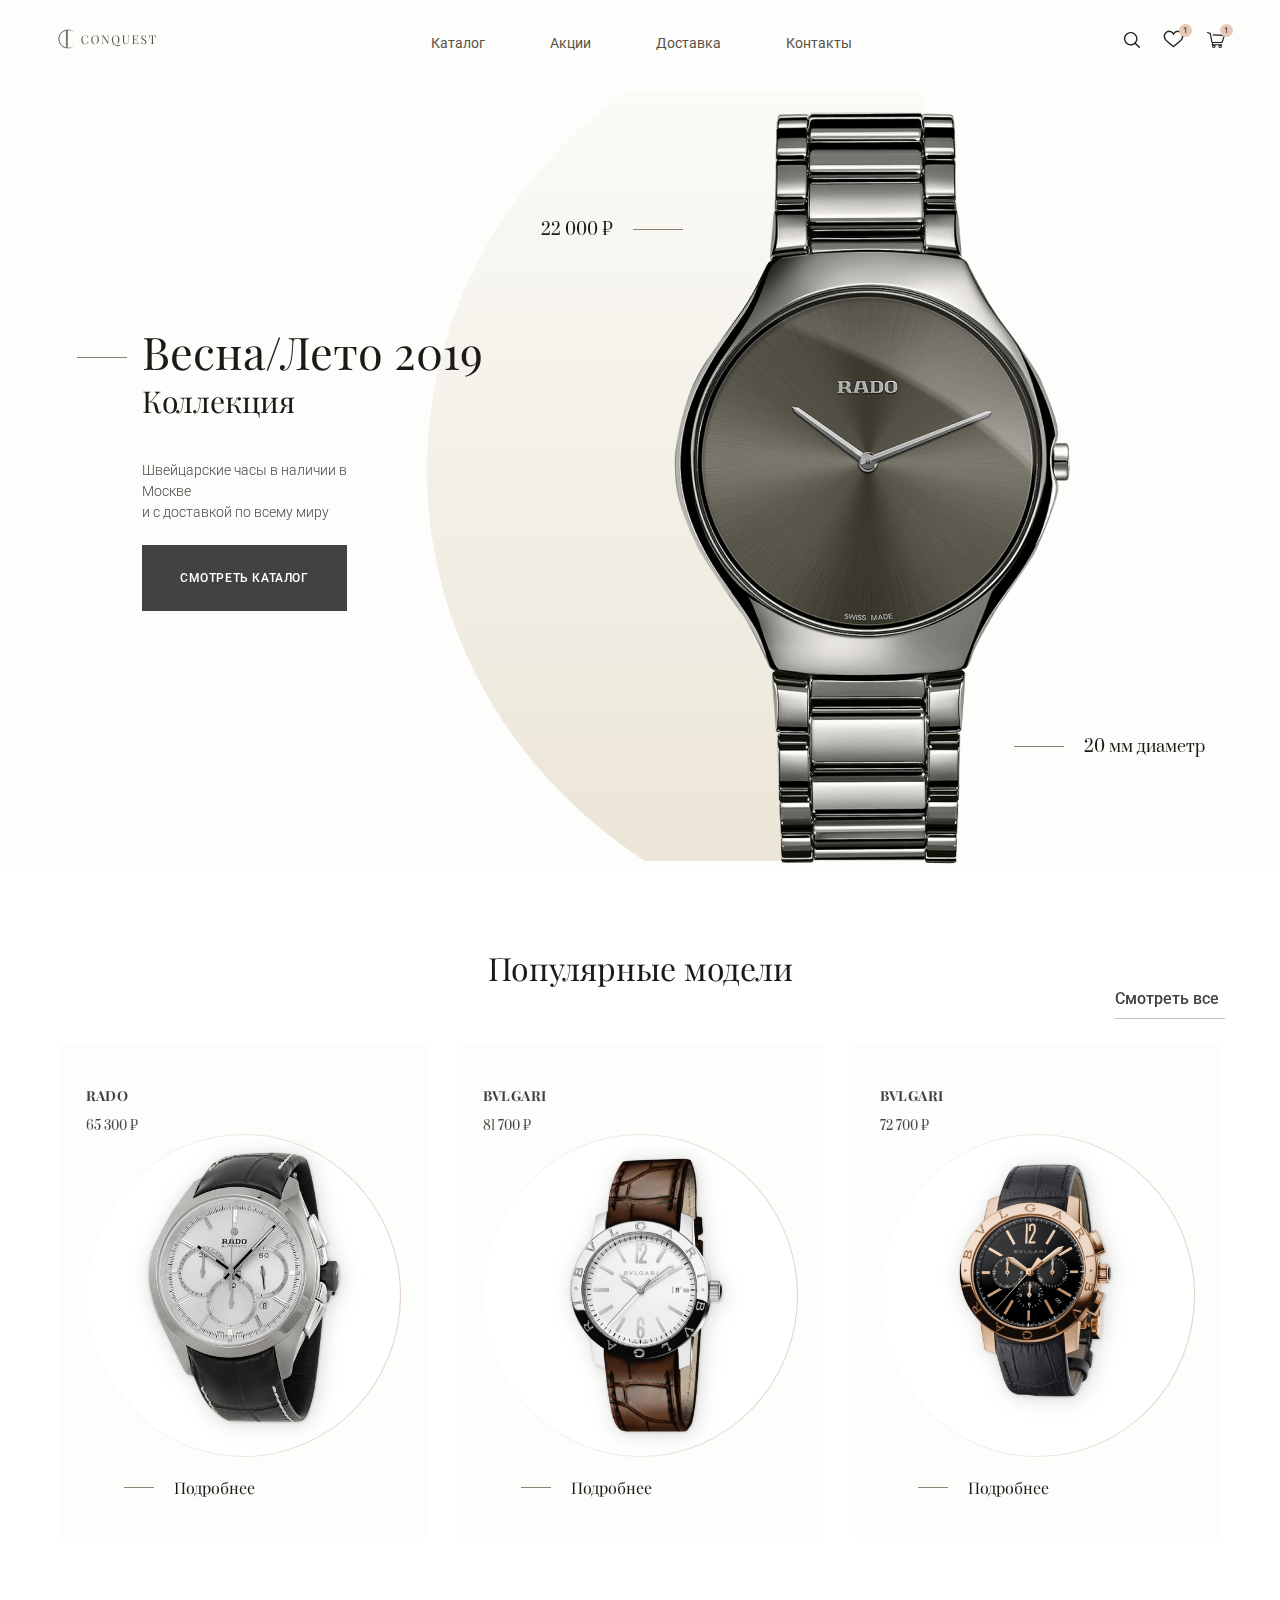
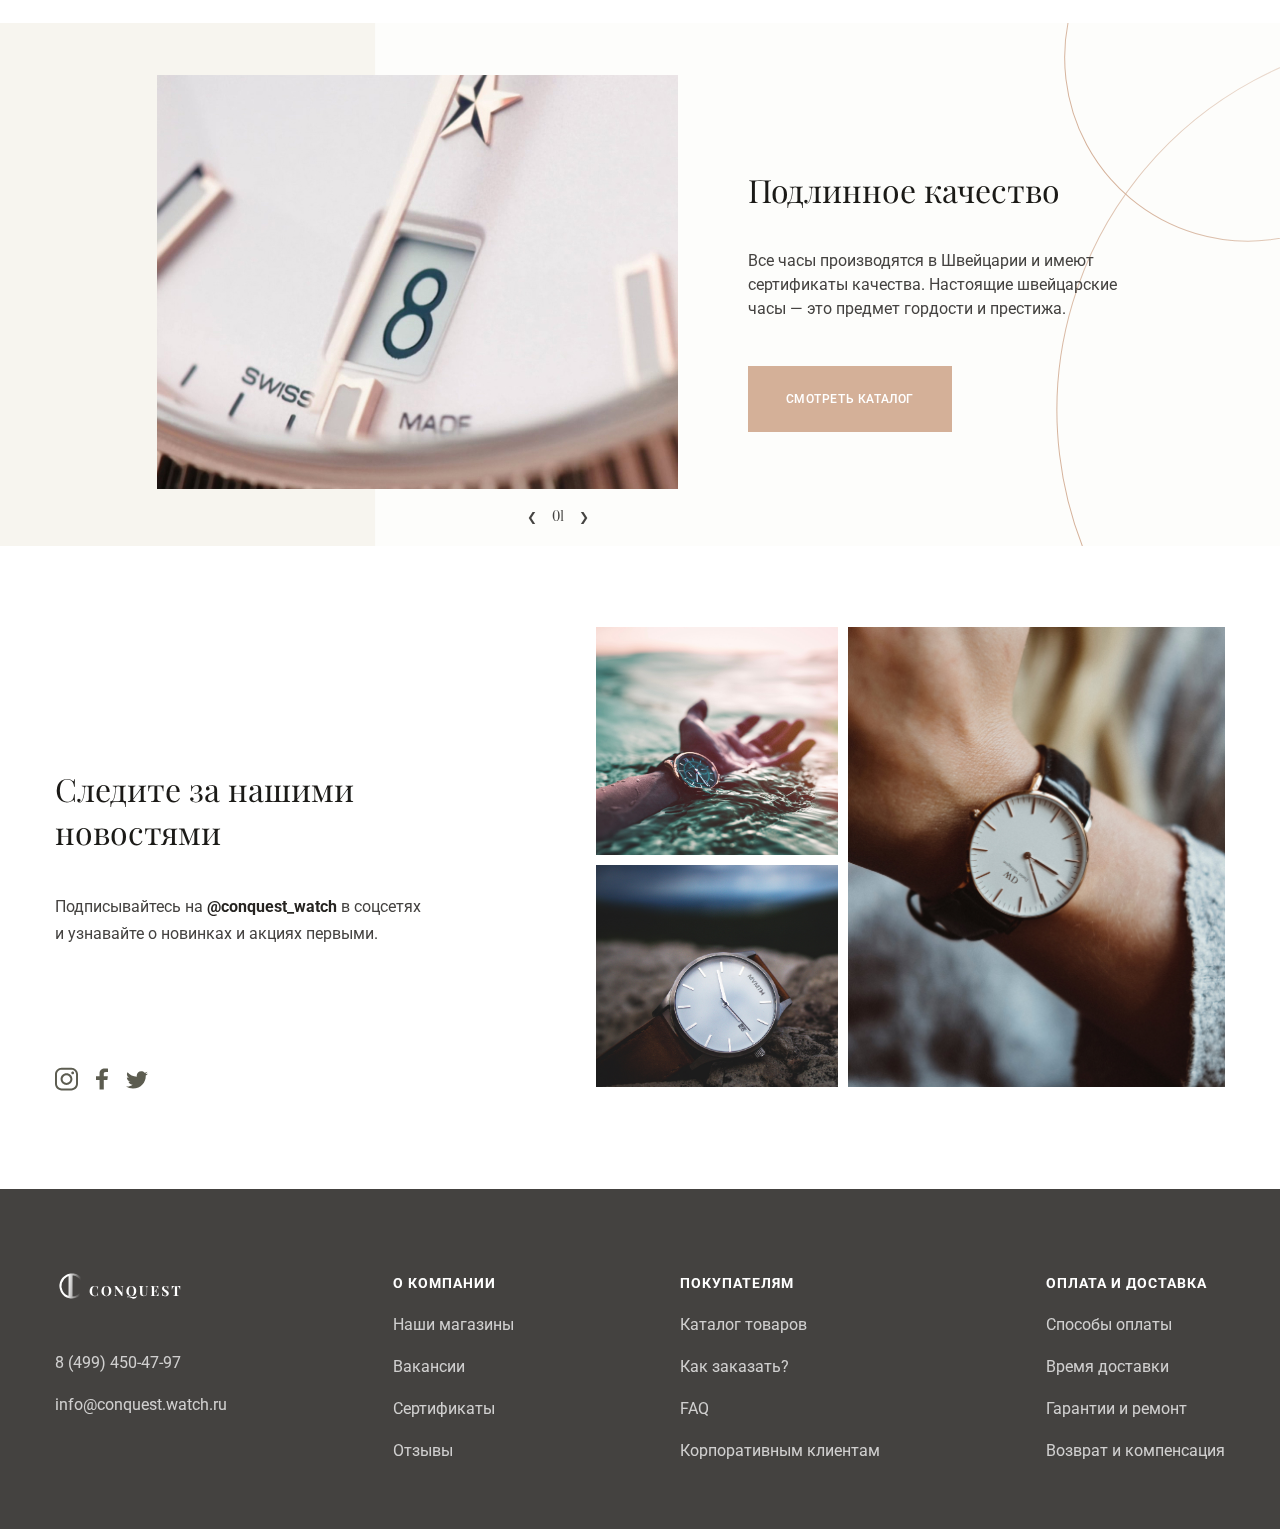
==== commit 7f784c65: "feat: add header responsive" ====
--- a/index.html
+++ b/index.html
@@ -34,6 +34,7 @@
             <div class="header__inner">
                 <a href="#" class="header__logo"><img class="logo" src="./img/logo.svg" alt="logo"></a>
             <nav class="header__menu">
+                <div class="burger-box"><div class="burger-menu"></div></div>
                 <ul class="header__menu-list">
                     <li class="header__menu-item"><a href="#" class="header__menu-link">Каталог</a></li>
                     <li class="header__menu-item"><a href="#" class="header__menu-link">Акции</a></li>
@@ -56,101 +57,103 @@
         </div>
     </header>
 
-    <section class="promo">
-        <div class="container">
-            <div class="promo__inner">
-                <div class="promo__info">
-                    <h1 class="visually-hidden">Швейцарские часы в Москве</h1>
-                    <span class="promo__collection">Весна/Лето 2019</span>
-                    <h3 class="promo__title title">Коллекция</h3>
-                    <p class="promo__text">Швейцарские часы в наличии в Москве<br>и с доставкой по всему миру</p>
-                    <a class="promo__btn btn" href="#">Смотреть каталог</a>
-                </div>
-                <div class="promo__item">
-                    <p class="promo__item-price">22 000 ₽</p>
-                    <img class="promo__item-img" src="./img/promo-1.png" alt="Rado">
-                    <p class="promo__item-fact">20 мм диаметр</p>
-                </div>
-            </div>
-        </div>
-    </section>
-
-    <section class="popular">
-        <div class="container">
-            <h2 class="popular__title title">Популярные модели</h2>
-            <a class="popular__link" href="#">Смотреть все</a>
-            <ul class="popular__list">
-                <li class="popular__item">
-                    <h3 class="popular__item-title">RADO</h3>
-                    <p class="popular__item-price">65 300 ₽</p>
-                    <div class="popular__item-img-box">
-                        <img class="popular__item-img" src="./img/popular1.png" alt="watch">
-                    </div>
-                    <a href="" class="popular__item-link">Подробнее</a>
-                </li>
-                <li class="popular__item">
-                    <h3 class="popular__item-title">BVLGARI</h3>
-                    <p class="popular__item-price">81 700 ₽</p>
-                    <div class="popular__item-img-box">
-                        <img class="popular__item-img" src="./img/popular2.png" alt="watch">
-                    </div>
-                    <a href="" class="popular__item-link">Подробнее</a>
-                </li>
-                <li class="popular__item">
-                    <h3 class="popular__item-title">BVLGARI</h3>
-                    <p class="popular__item-price">72 700 ₽</p>
-                    <div class="popular__item-img-box">
-                        <img class="popular__item-img" src="./img/popular3.png" alt="watch">
-                    </div>
-                    <a href="" class="popular__item-link">Подробнее</a>
-                </li>
-            </ul>
-        </div>
-    </section>
-
-    <section class="features">
-        <div class="container">
-            <div class="features__inner">
-                <h2 class="visually-hidden">За что выбирают Conquest</h2>
-                <div class="features__gallery">
-                    <img class="features__gallery-img" src="./img/features01.jpg" alt="swiss made">
-                    <span class="features__gallery-controls">01</span>
-                </div>
-                <div class="features__info">
-                    <h3 class="features__info-title title">Подлинное качество</h3>
-                    <p class="features__info-text">Все часы производятся в Швейцарии и имеют сертификаты качества. Настоящие швейцарские часы — это предмет гордости и престижа.</p>
-                    <a class="features__info-btn btn" href="#">СМОТРЕТЬ КАТАЛОГ</a>
-                </div>
-            </div>
-        </div>
-    </section>
-
-    <section class="news">
-        <div class="container">
-            <div class="news__inner">
-                <div class="news__info">
-                    <h2 class="news__info-title title">Следите за нашими новостями</h2>
-                    <p class="news__info-text">Подписывайтесь на <strong>@conquest_watch</strong> в соцсетях и узнавайте о новинках и акциях первыми.</p>
-                    <div class="news__info-social-box">
-                        <a class="news__info-social-link" href="#">
-                            <img class="news__info-social-img" src="./img/inst.svg" alt="instagram">
-                        </a>
-                        <a class="news__info-social-link" href="#">
-                            <img class="news__info-social-img" src="./img/fb.svg" alt="facebook">
-                        </a>
-                        <a class="news__info-social-link" href="#">
-                            <img class="news__info-social-img" src="./img/twit.svg" alt="twitter">
-                        </a>
-                    </div>
-                </div>
-                <div class="news__gallery">
-                    <img class="news__gallery-img" src="./img/news1-1.jpg" alt="news">
-                    <img class="news__gallery-img" src="./img/news2-1.jpg" alt="news">
-                    <img class="news__gallery-img" src="./img/news3-1.jpg" alt="news">
-                </div>
-            </div>
-        </div>
-    </section>
+    <main>
+        <section class="promo">
+            <div class="container">
+                <div class="promo__inner">
+                    <div class="promo__info">
+                        <h1 class="visually-hidden">Швейцарские часы в Москве</h1>
+                        <span class="promo__collection">Весна/Лето 2019</span>
+                        <h3 class="promo__title title">Коллекция</h3>
+                        <p class="promo__text">Швейцарские часы в наличии в Москве<br>и с доставкой по всему миру</p>
+                        <a class="promo__btn btn" href="#">Смотреть каталог</a>
+                    </div>
+                    <div class="promo__item">
+                        <p class="promo__item-price">22 000 ₽</p>
+                        <img class="promo__item-img" src="./img/promo-1.png" alt="Rado">
+                        <p class="promo__item-fact">20 мм диаметр</p>
+                    </div>
+                </div>
+            </div>
+        </section>
+    
+        <section class="popular">
+            <div class="container">
+                <h2 class="popular__title title">Популярные модели</h2>
+                <a class="popular__link" href="#">Смотреть все</a>
+                <ul class="popular__list">
+                    <li class="popular__item">
+                        <h3 class="popular__item-title">RADO</h3>
+                        <p class="popular__item-price">65 300 ₽</p>
+                        <div class="popular__item-img-box">
+                            <img class="popular__item-img" src="./img/popular1.png" alt="watch">
+                        </div>
+                        <a href="" class="popular__item-link">Подробнее</a>
+                    </li>
+                    <li class="popular__item">
+                        <h3 class="popular__item-title">BVLGARI</h3>
+                        <p class="popular__item-price">81 700 ₽</p>
+                        <div class="popular__item-img-box">
+                            <img class="popular__item-img" src="./img/popular2.png" alt="watch">
+                        </div>
+                        <a href="" class="popular__item-link">Подробнее</a>
+                    </li>
+                    <li class="popular__item">
+                        <h3 class="popular__item-title">BVLGARI</h3>
+                        <p class="popular__item-price">72 700 ₽</p>
+                        <div class="popular__item-img-box">
+                            <img class="popular__item-img" src="./img/popular3.png" alt="watch">
+                        </div>
+                        <a href="" class="popular__item-link">Подробнее</a>
+                    </li>
+                </ul>
+            </div>
+        </section>
+    
+        <section class="features">
+            <div class="container">
+                <div class="features__inner">
+                    <h2 class="visually-hidden">За что выбирают Conquest</h2>
+                    <div class="features__gallery">
+                        <img class="features__gallery-img" src="./img/features01.jpg" alt="swiss made">
+                        <span class="features__gallery-controls">01</span>
+                    </div>
+                    <div class="features__info">
+                        <h3 class="features__info-title title">Подлинное качество</h3>
+                        <p class="features__info-text">Все часы производятся в Швейцарии и имеют сертификаты качества. Настоящие швейцарские часы — это предмет гордости и престижа.</p>
+                        <a class="features__info-btn btn" href="#">СМОТРЕТЬ КАТАЛОГ</a>
+                    </div>
+                </div>
+            </div>
+        </section>
+    
+        <section class="news">
+            <div class="container">
+                <div class="news__inner">
+                    <div class="news__info">
+                        <h2 class="news__info-title title">Следите за нашими новостями</h2>
+                        <p class="news__info-text">Подписывайтесь на <strong>@conquest_watch</strong> в соцсетях и узнавайте о новинках и акциях первыми.</p>
+                        <div class="news__info-social-box">
+                            <a class="news__info-social-link" href="#">
+                                <img class="news__info-social-img" src="./img/inst.svg" alt="instagram">
+                            </a>
+                            <a class="news__info-social-link" href="#">
+                                <img class="news__info-social-img" src="./img/fb.svg" alt="facebook">
+                            </a>
+                            <a class="news__info-social-link" href="#">
+                                <img class="news__info-social-img" src="./img/twit.svg" alt="twitter">
+                            </a>
+                        </div>
+                    </div>
+                    <div class="news__gallery">
+                        <img class="news__gallery-img" src="./img/news1-1.jpg" alt="news">
+                        <img class="news__gallery-img" src="./img/news2-1.jpg" alt="news">
+                        <img class="news__gallery-img" src="./img/news3-1.jpg" alt="news">
+                    </div>
+                </div>
+            </div>
+        </section>
+    </main>
 
     <footer class="footer">
         <div class="container">
@@ -216,5 +219,8 @@
             </div>
         </div>
     </footer>
+    <div class="blackout"></div>
+
+<script type="text/javascript" src="./js/main.js"></script>
 </body>
 </html>--- a/css/style.css
+++ b/css/style.css
@@ -46,10 +46,102 @@
     text-decoration: none;
 }
 
+.burger-box {
+    flex-shrink: 0;
+    align-items: center;
+    justify-content: center;
+    width: 40px;
+    height: 40px;
+    border-radius: 50%;
+    cursor: pointer;
+    display: none;
+    border: 1px solid #1B1A17;
+    background-color: #fff;
+    transition: border-color .7s;
+}
+
+.burger-menu {
+    top: 50%;
+    left: 50%;
+    transform: translate(-50%, -50%);
+    height: 1.5px;
+    width: 25px;
+    background-color: #1B1A17;
+    border-radius: 3px;
+    margin: auto 0;
+    position: relative;
+    transition: all .7s;
+}
+
+.burger-menu::before,
+.burger-menu::after {
+    position: absolute;
+    content: '';
+    height: 1.5px;
+    width: 25px;
+    background-color: #1B1A17;
+    border-radius: 3px;
+    transition: all .7s;
+}
+
+.burger-box .burger-menu.active {
+    background-color: transparent;
+}
+
+@keyframes rotate-clockworth {
+    0% {transform: rotate(0);}
+    70% {transform: rotate(0);}
+    100% {transform: rotate(45deg);}
+}
+
+@keyframes rotate-counterclockworth {
+    0% {transform: rotate(0);}
+    70% {transform: rotate(0);}
+    100% {transform: rotate(-45deg);}
+}
+
+.burger-menu.active::before {
+    top: 0;
+    animation: rotate-clockworth 1s forwards;
+}
+
+.burger-menu.active::after {
+    top: 0;
+    animation: rotate-counterclockworth 1s forwards;
+}
+
+.burger-menu::before {
+    top: -7px;
+}
+
+.burger-menu::after {
+    top: 7px;
+}
+
+.blackout {
+    width: 100%;
+    height: 100%;
+    position: fixed;
+    top: 0;
+    right: 0;
+    background-color: rgba(255, 255, 255, 0.5);
+    filter: blur(.5);
+    opacity: 0;
+    z-index: -10;
+    transition: opacity .7s;
+}
+
+.blackout.active {
+    z-index: 4;
+    opacity: 1;
+}
+
 /* HEADER */
 
 .header {
     background: #FDFDFB;
+    position: relative;
+    z-index: 5;
 }
 
 .header__inner {
@@ -73,6 +165,11 @@
 .header__menu-link {
     color: #555248;
     text-decoration: none;
+    transition: color .5s;
+}
+
+.header__menu-link:hover {
+    color: #A69876;
 }
 
 .header__btn-box {
@@ -485,4 +582,40 @@
 .footer__link {
     text-decoration: none;
     color: rgba(255, 255, 255, 0.75);
+}
+
+@media (max-width: 767px) {
+    .header__inner {
+        gap: 20px;
+    }
+    .header__btn-box {
+        margin-left: auto;
+    }
+    .header__menu {
+        order: 1;
+    }
+    .header__menu-list {
+        position: absolute;
+        background-color: rgba(255, 255, 255, 0.9);
+        padding: 10px 20px;
+        border-radius: 50px;
+        right: 15px;
+        top: 0;
+        opacity: 0;
+        transition: all .7s;
+        z-index: -1;
+        border: 1px solid #1B1A17;
+    }
+    .header__menu-list.active {
+        opacity: 1;
+        z-index: 1;
+        top: 75px;
+        z-index: 5;
+    }
+    .header__menu-link {
+        padding: 10px 15px;
+    }
+    .burger-box {
+        display: block;
+    }
 }